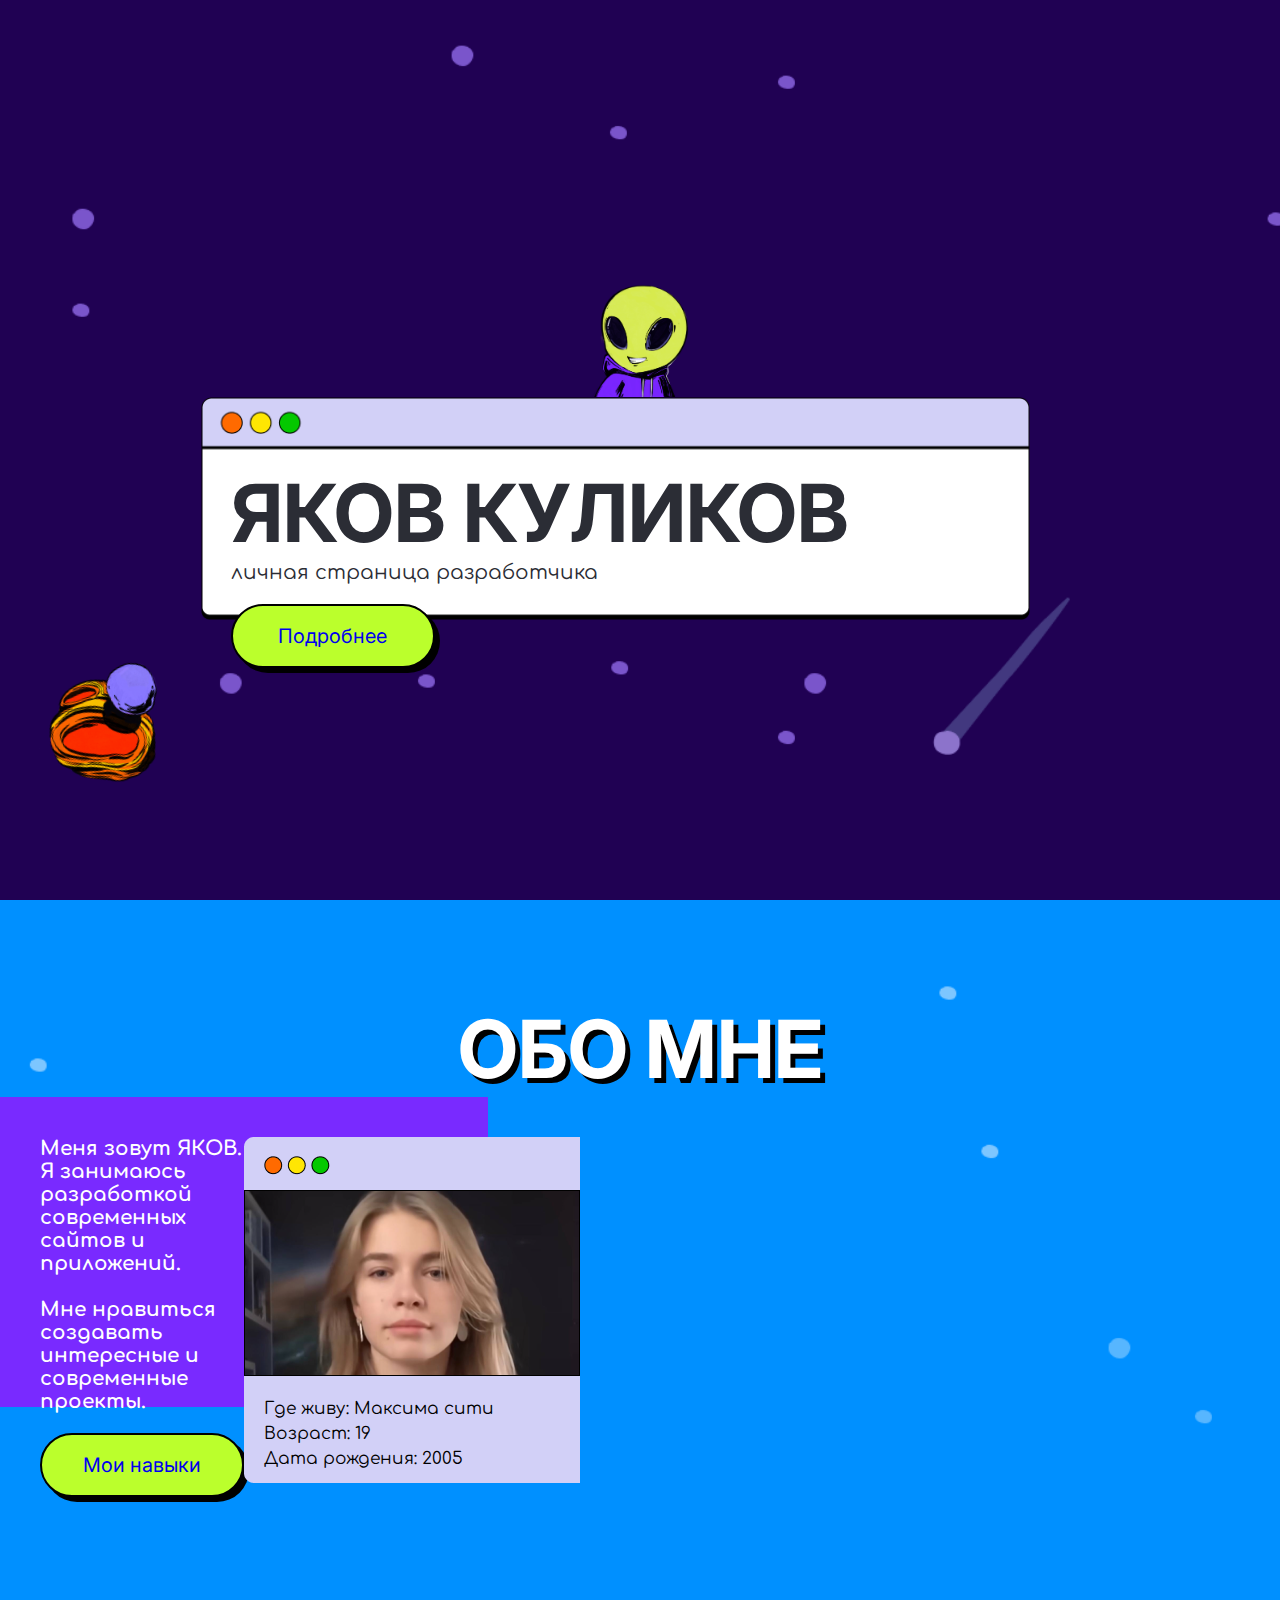
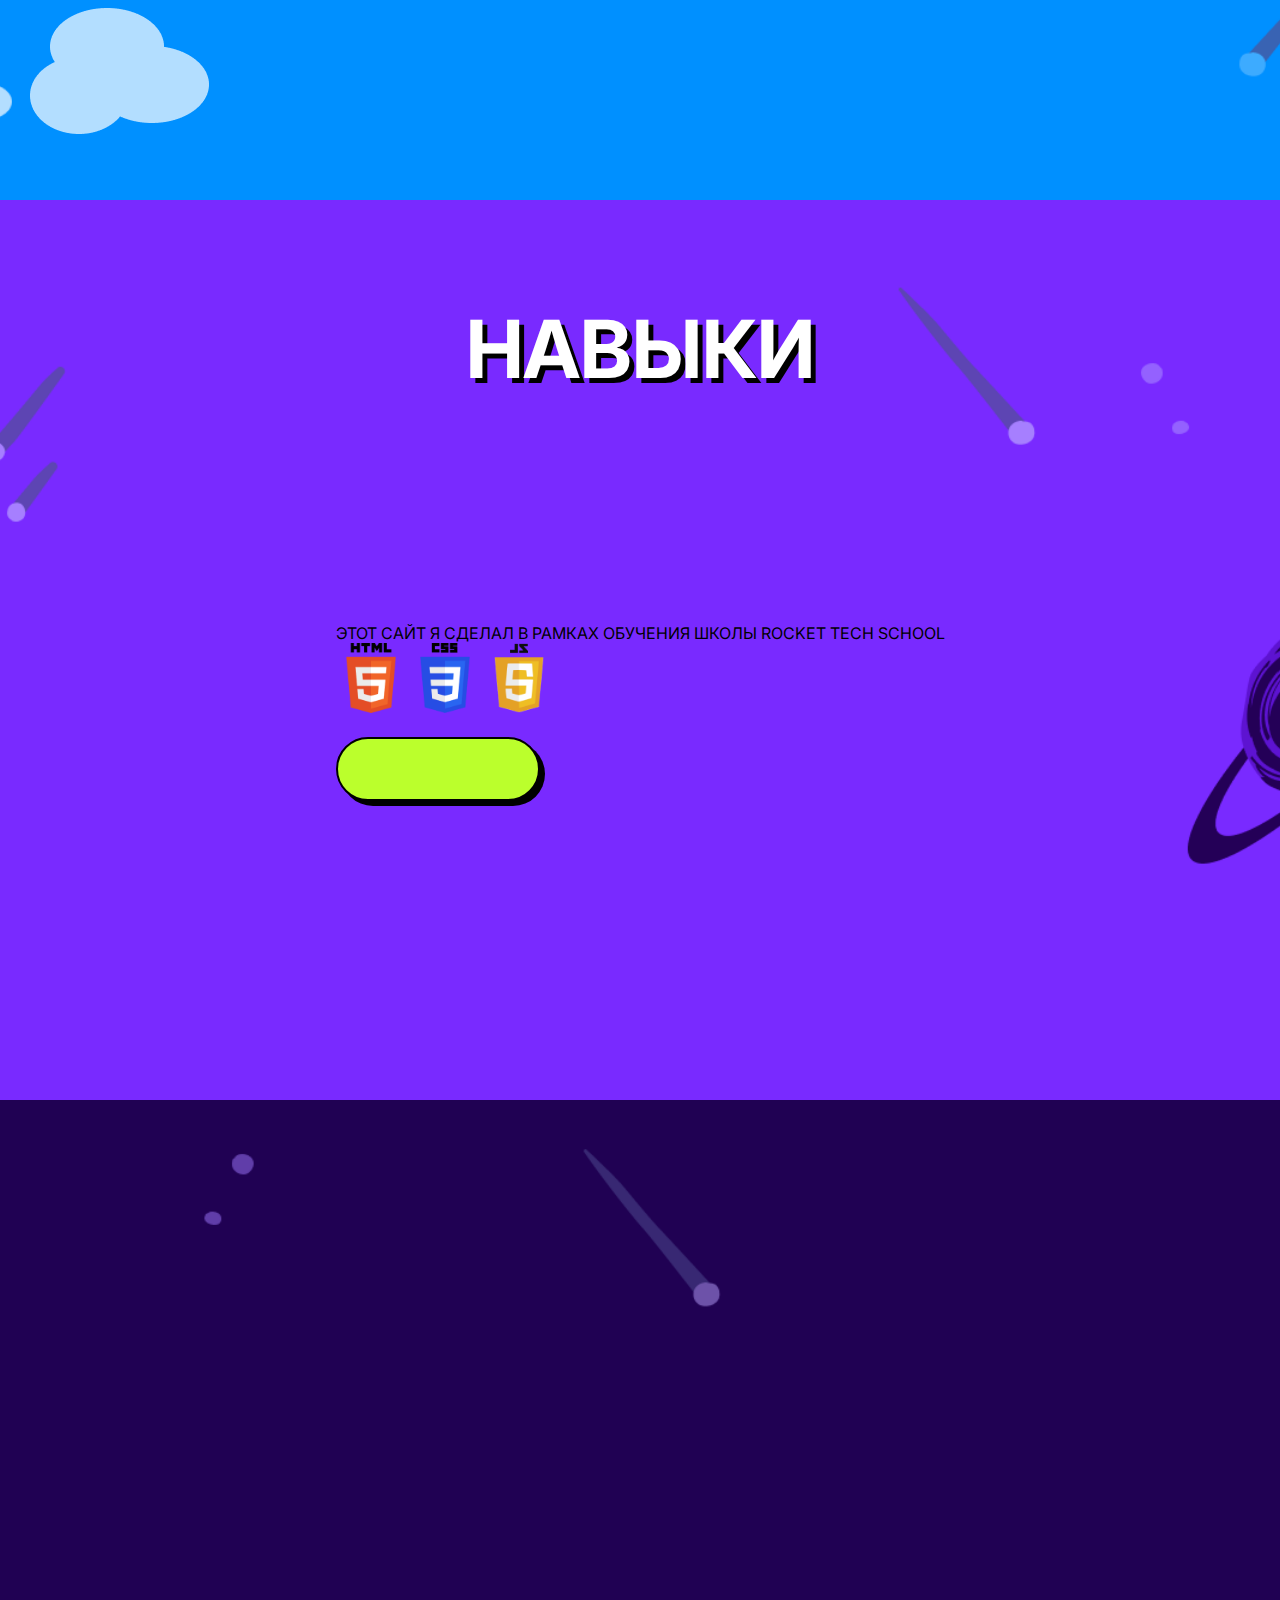
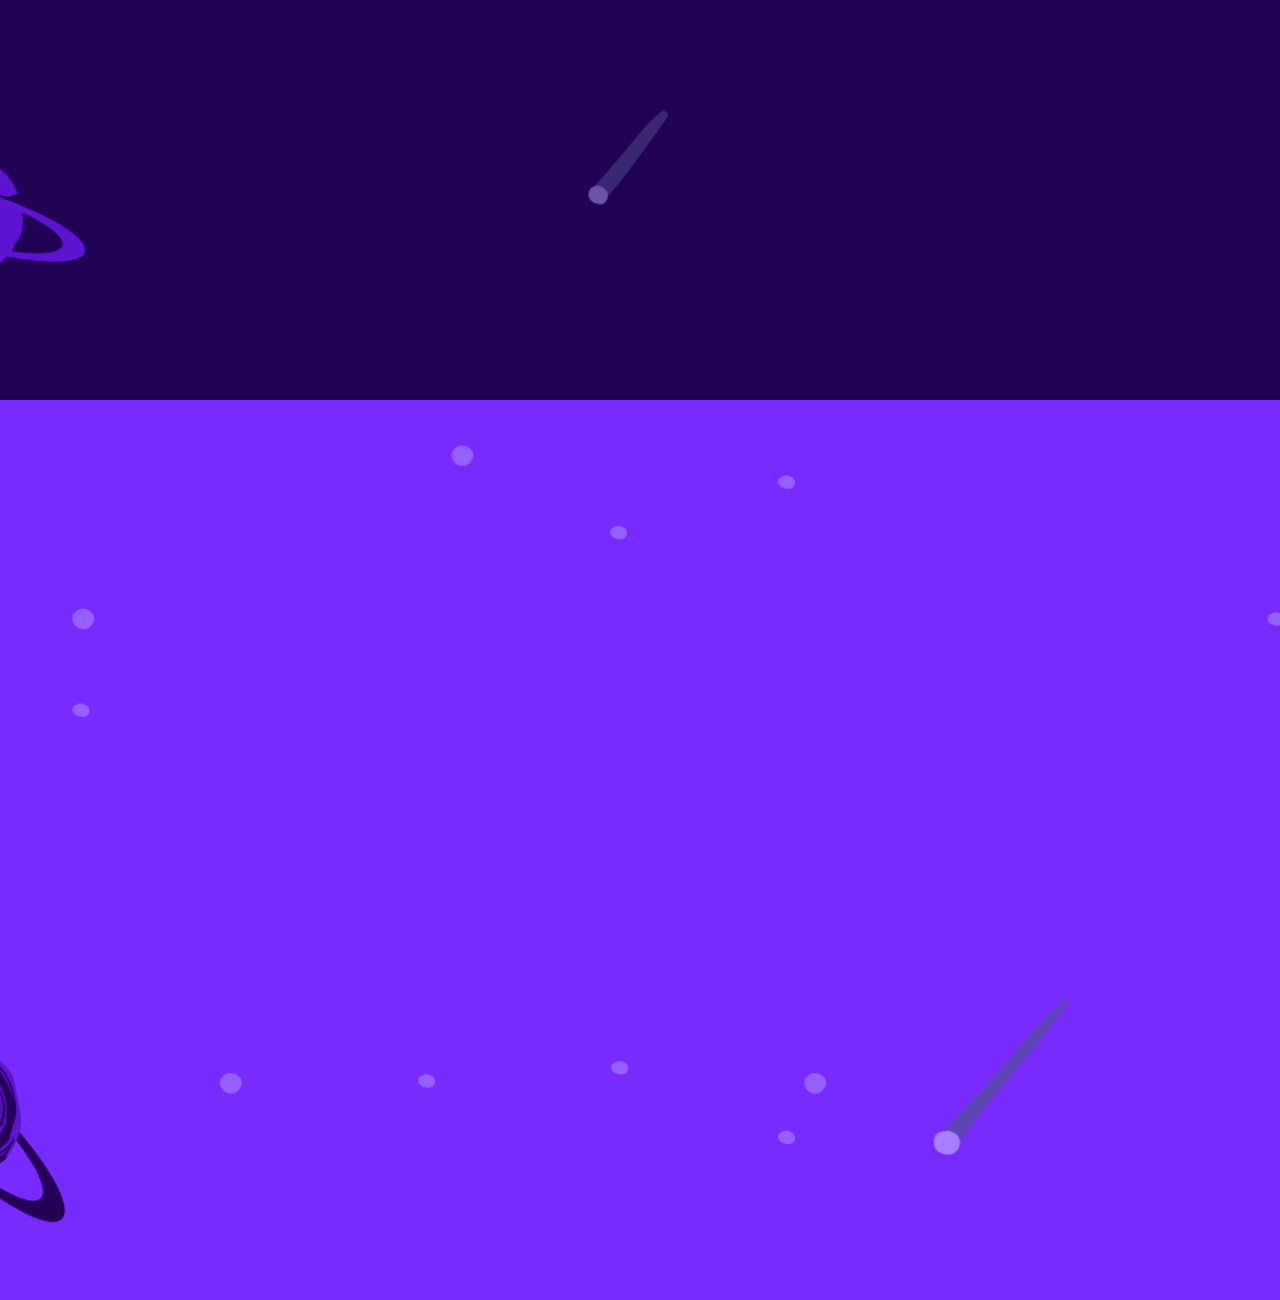
==== index.html @ ccaa85c5 "03,02,2025,2" ====
<!DOCTYPE html>
<html lang="en">

<head>
    <meta charset="UTF-8">
    <meta name="viewport" content="width=device-width, initial-scale=1.0">
    <title>Document</title>
    <link rel="stylesheet" href="style.css">
</head>

<body>
    <section id="main">
        <div class="moving-planet">
        </div>
        <div class="main-block">
            <img src="img/maskot.png" width="125">
            <div class="main-content">

                <h1 class="main-title">
                    ЯКОВ КУЛИКОВ
                </h1>
                <P class="main-subtitle">
                    личная страница разработчика
                </P>
                <div class="button">
                    <a href="#">Подробнее</a>
                </div>
            </div>
        </div>
    </section>
    <section id="about">
        <h1 class="title">ОБО МНЕ</h1>

        <div class="about-block">

            <div class="about-content">
                <div class="about-text">
                    <p class="about-title">
                        Меня зовут ЯКОВ.
                        Я занимаюсь разработкой современных сайтов и приложений. <br><br>
                        Мне нравиться создавать интересные и современные проекты.
                    </p>
                    <div class="button">
                        <a href="#">Мои навыки</a>
                    </div>
                </div>
                <div class="about-card">
                    <img src="img/photo.png">
                    <p>Где живу: Максима сити</p>
                    <p>Возраст: 19</p>
                    <p>Дата рождения: 2005</p>
                </div>
            </div>
            <div class="moving-cloud">

            </div>
        </div>

    </section>
    <section id="skills">
        <h1 class="title">НАВЫКИ</h1>
        <div class="skills-block">
            <div class="skills-card">
                <p>ЭТОТ САЙТ Я СДЕЛАЛ В РАМКАХ ОБУЧЕНИЯ ШКОЛЫ ROCKET TECH SCHOOL
                </p>
                <div class="languages">
                    <img src="img/html.png" width="70">
                    <img src="img/css.png" width="70">
                    <img src="img/js.png" width="70">
                    <div class="button">
                        <a href="Смотреть работы"></a>
                    </div>
                </div>
            </div>

    </section>
    <section id="works">
        <div class="works-block">
        </div>
    </section>
    <section id="comments">
        <div class="comments-block">
        </div>
    </section>
    <script src="main.js"></script>

</body>

</html>
---- style.css ----
@import url('https://fonts.googleapis.com/css2?family=Comfortaa:wght@300..700&family=Inter:ital,opsz,wght@0,14..32,100..900;1,14..32,100..900&display=swap');

* {
    margin: 0;
    font-family: 'Inter', sans-serif;
}

section {
    background-position: center;
    background-repeat: no-repeat;
    background-size: cover;
    min-height: 100vh;
    position: relative;
}

#main {
    background-image: url(img/bgMAIN.png);
}

.planet {
    background: url(img/planet.png);
    background-repeat: no-repeat;
    width: 405px;
    height: 330px;
    transform: rotate(-176deg);
    position: absolute;
    right: 20px;
    z-index: 1;
}

.moving-planet {
    background:
        url(img/moving-planet.png);
    background-repeat: no-repeat;
    width: 200px;
    height: 230px;
    transform: rotate(-15deg);
    position: absolute;
    bottom: 30px;
    left: 30px;
}

#about {
    background-image: url(img/bgABOUT.png);
}

#skills {
    background-image: url(img/bgSKILLS.png);
}

#works {
    background-image: url(img/bgWORKS.png);
}

#comments {
    background-image: url(img/bgCOMMENTS.png);
}

.main-block,
.main-block,
.skills-block,
.works-block,
.comments-block {
    display: flex;
    justify-content: center;
    align-items: center;
    min-height: 70vh;
}

.main-block {
    flex-direction: column;
    height: 100vh;
}

.main-content {
    background-image:
        url(img/form1.png);
    background-repeat: no-repeat;
    background-size: contain;
    width: 849px;
    height: 223px;
    padding-left: 30px;
}

.main-title {
    padding-top: 67px;
    color: #2B2D35;
    font-size: 80px;
}

.main-subtitle {
    color: #2B2D35;
    font-size: 20px;
    font-family: 'Comfortaa';
}

.button {
    width: 200px;
    height: 60px;
    border-radius: 100px;
    border: 2px solid #000;
    background: #BBFF2C;
    display: flex;
    justify-content: center;
    align-items: center;
    box-shadow: 5px 5px 0 #000000;
    margin-top: 20px;
}

.button a {
    font-size: 20px;
    text-decoration: none;
}

.button {
    transition-duration: 0.3s;
}

.button:hover {
    background: #a0d826;
}

.main-content {
    z-index: 2;
}

.planet {
    background: url(img/planet.png);
    background-repeat: no-repeat;
    width: 405px;
    height: 330px;
    transform: rotate(-176deg);
    position: absolute;
    right: 20px;
    z-index: 1;
}

.moving-planet {
    background:
        url(img/moving-planet.png);
    background-repeat: no-repeat;
    width: 200px;
    height: 230px;
    transform: rotate(-15deg);
    position: absolute;
    bottom: 30px;
    left: 30px;
}

@keyframes planet-move {
    form {
        transform: translateY(0px);
    }

    to {
        transform: translateY(70px);
    }
}

.moving-planet {
    animation: planet-move 2s infinite alternate;
}

.title {
    padding-top: 100px;
    text-align: center;
    color: #FFF;
    font-size: 80px;
    text-shadow:
        5px 5px 0 #000000;
}

.about-content {
    width: 35%;
    height: 270px;
    background: #792AFF;
    padding-left: 40px;
    padding-top: 40px;
    position: relative;
    display: flex;
}

.about-title {
    color: #FFF;
    font-size: 20px;
    font-weight: 700;
    max-width: 463px;
    margin-bottom: 20px;
    font-family: 'Comfortaa';
}

.about-card {
    background-image:
        url(img/form2.png);
    background-repeat:
        no-repeat;
    width: 376px;
    height: 346px;
    display: flex;
    flex-direction: column;
    justify-content: center;
    align-items: center;
    padding-top: 20px;
    position: relative;
}

.about-card p {
    color: #000;
    font-size: 17px;
    align-self: start;
    padding-left: 20px;
    line-height: 25px;
    font-family: 'Comfortaa';
}

.about-card img {
    padding-bottom: 20px;
}

.moving-cloud {

    background: url(img/cloud.png);

    background-repeat: no-repeat;

    width: 180px;

    height: 162px;

    position: absolute;

    bottom: 30px;

    left: 30px;

}
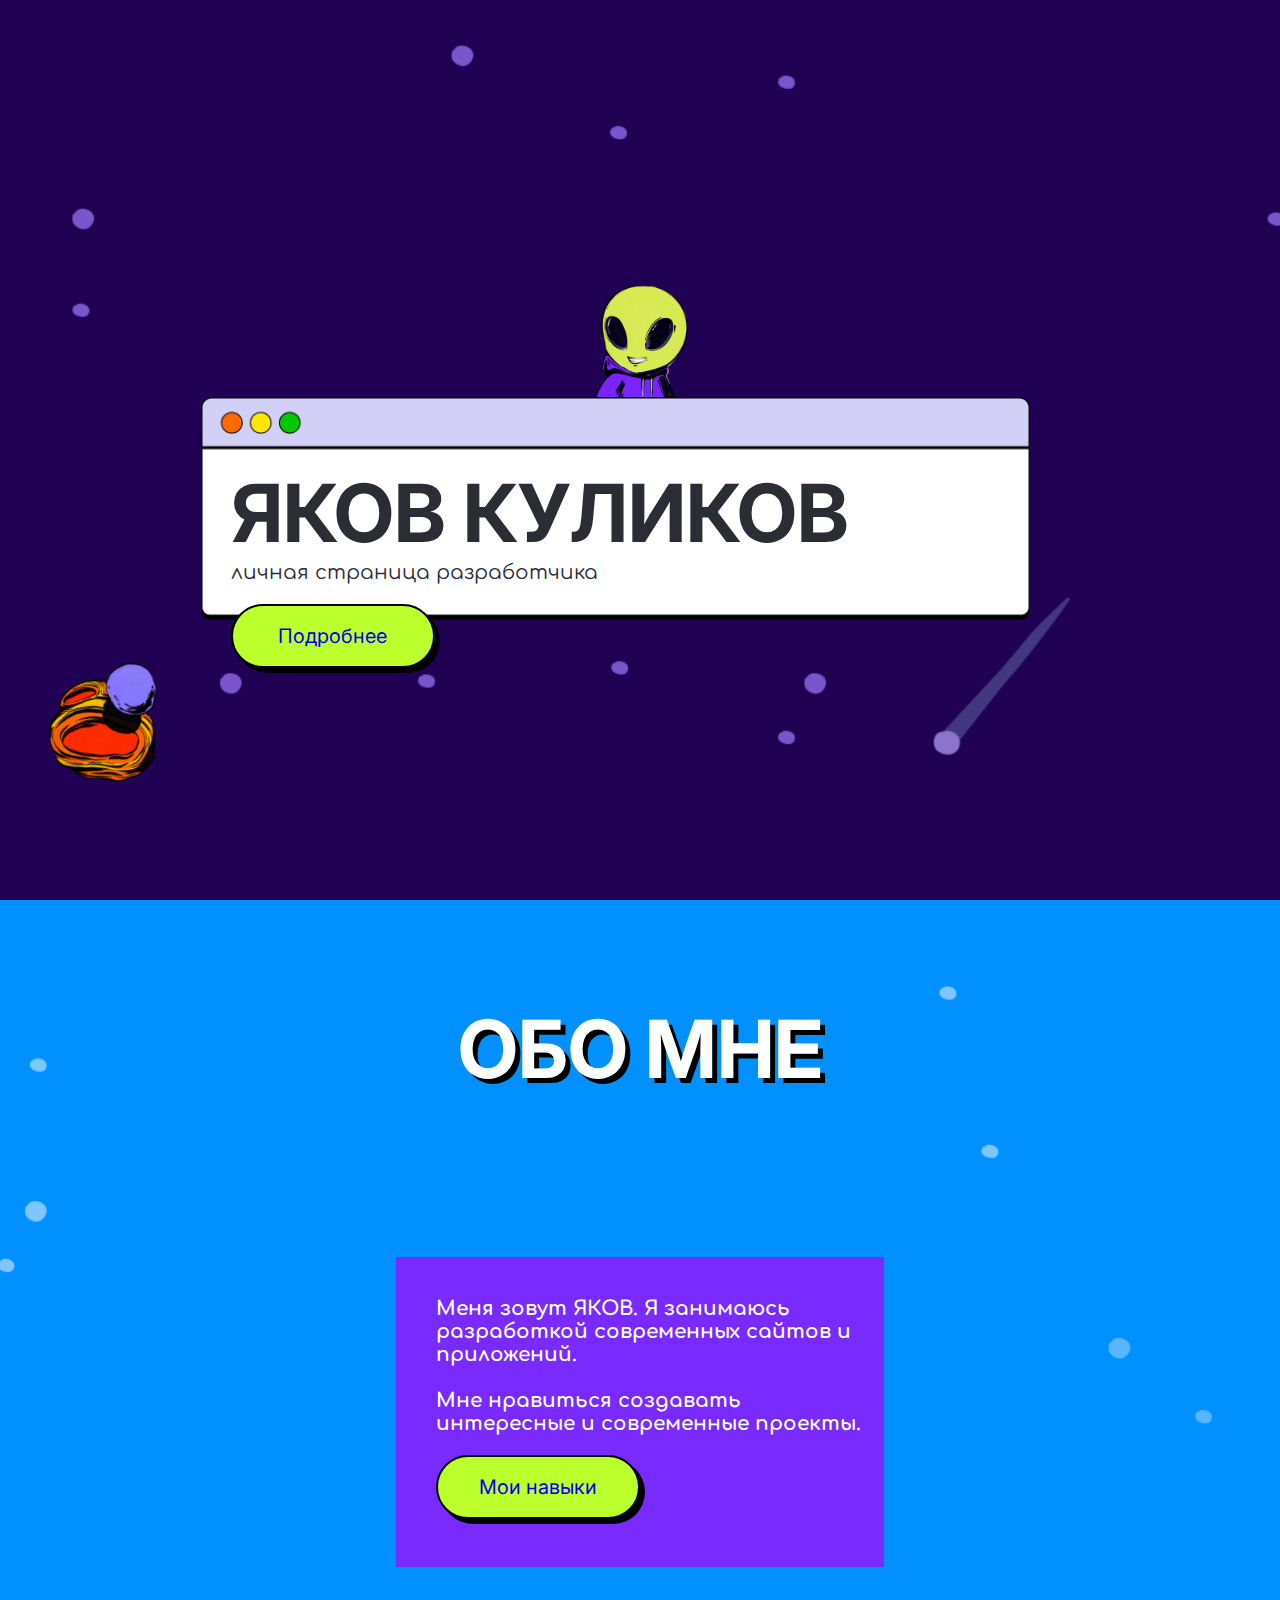
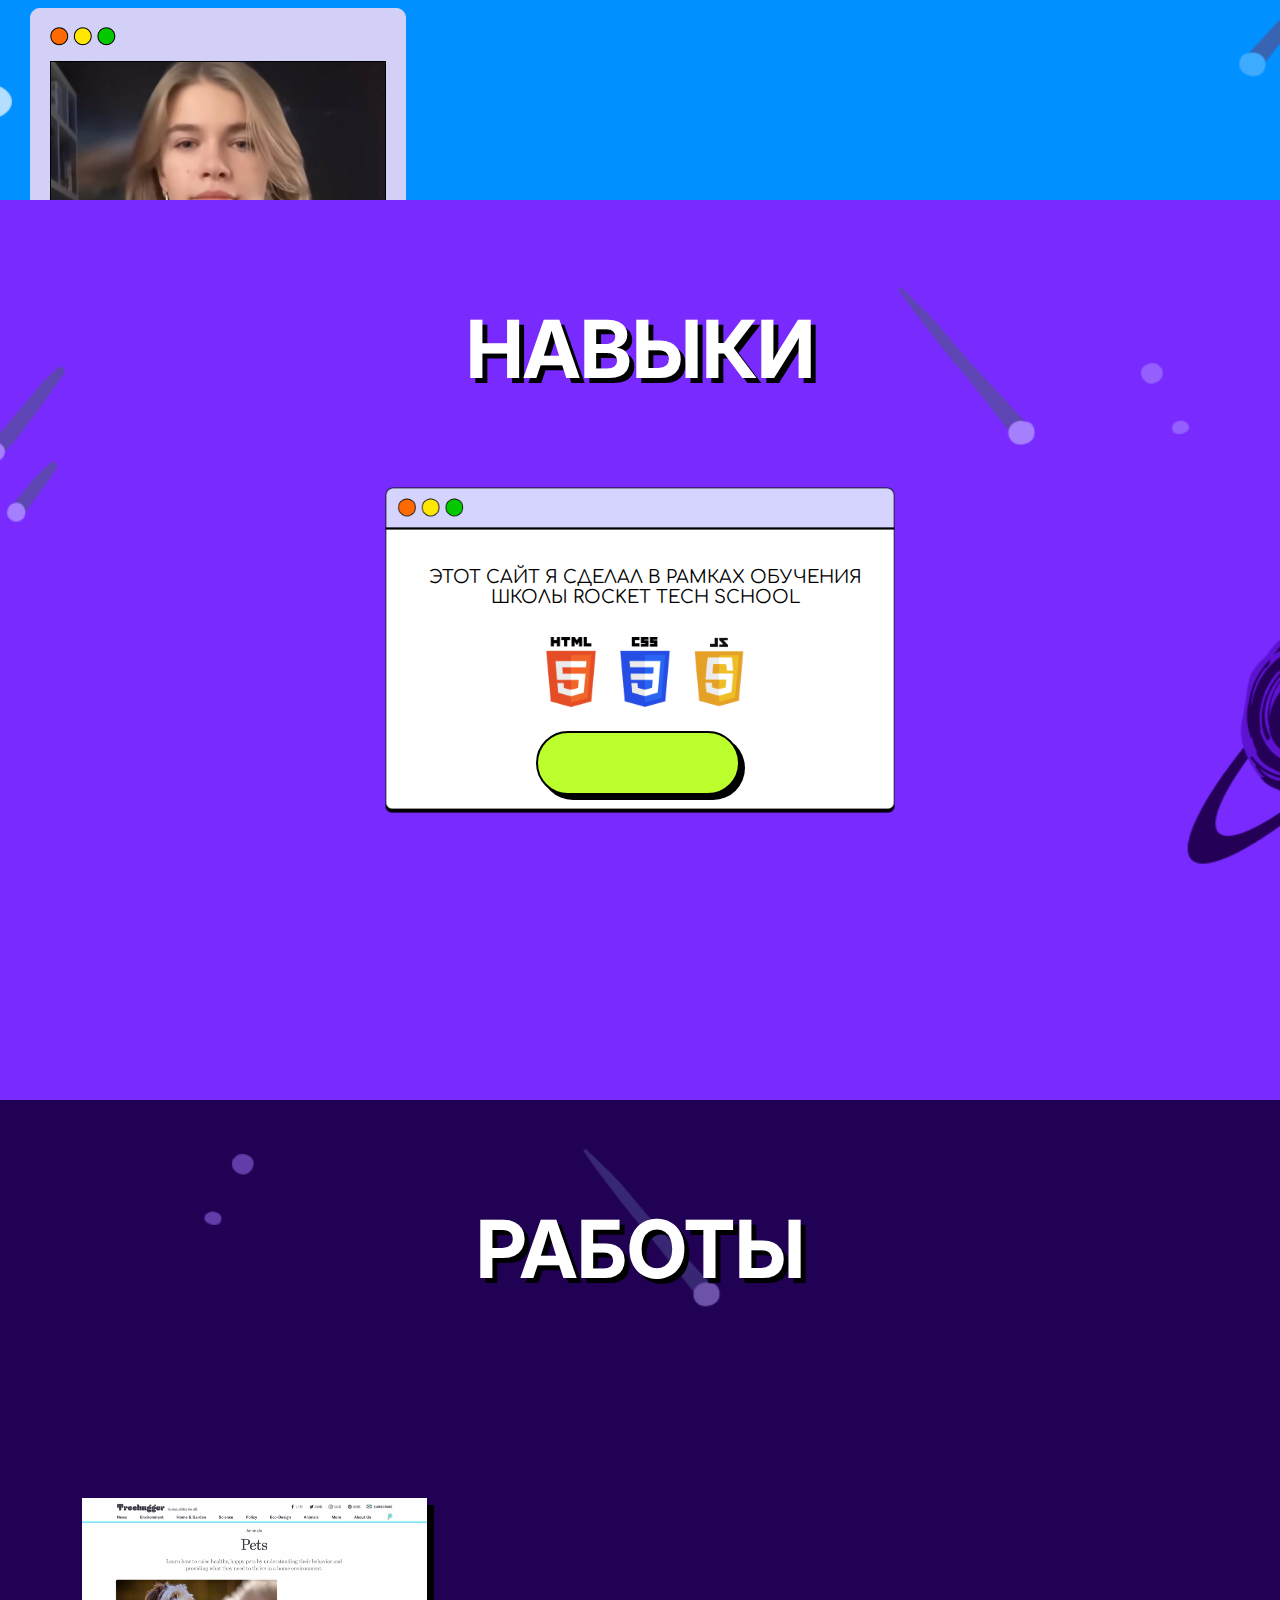
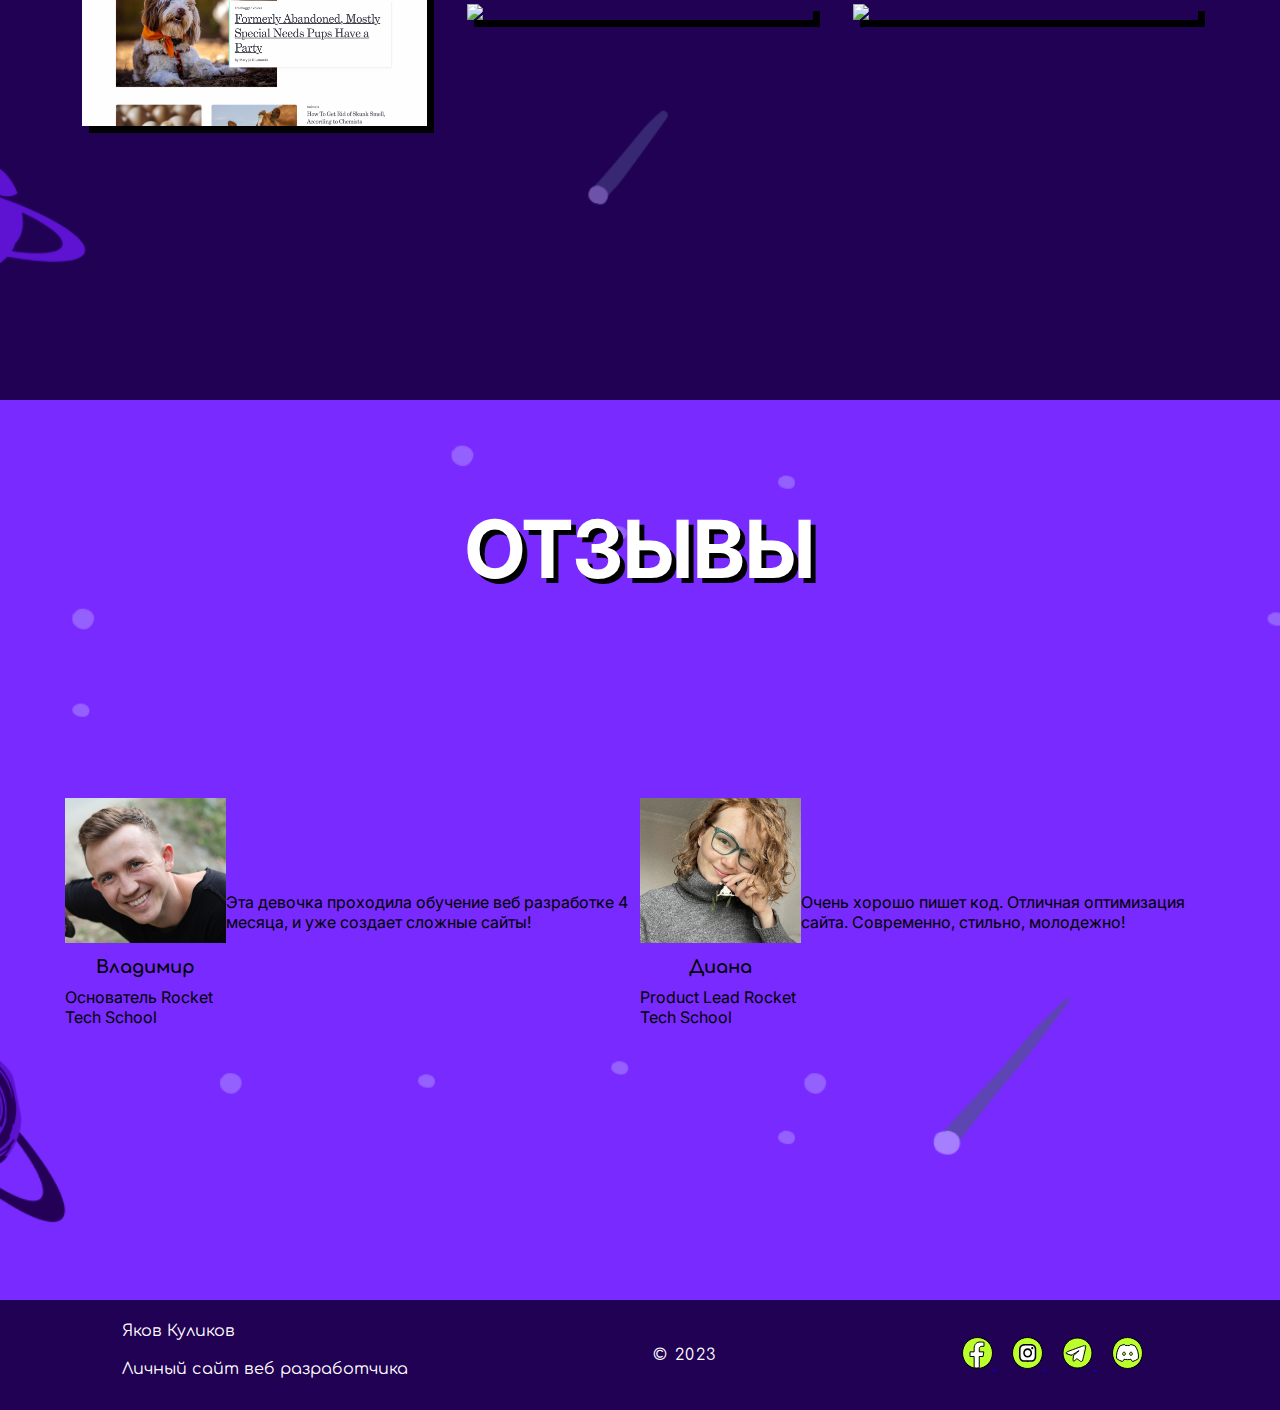
==== commit e4d52d11: "06.02.2025" ====
--- a/index.html
+++ b/index.html
@@ -44,17 +44,19 @@
                         <a href="#">Мои навыки</a>
                     </div>
                 </div>
+
+            </div>
+            <div class="moving-cloud">
                 <div class="about-card">
                     <img src="img/photo.png">
                     <p>Где живу: Максима сити</p>
                     <p>Возраст: 19</p>
                     <p>Дата рождения: 2005</p>
                 </div>
-            </div>
-            <div class="moving-cloud">
 
             </div>
         </div>
+
 
     </section>
     <section id="skills">
@@ -75,15 +77,62 @@
 
     </section>
     <section id="works">
+        <h1 class="title">РАБОТЫ</h1>
         <div class="works-block">
+            <img src="img/work1.png">
+            <img src="img/work2.png">
+            <img src="img/work3.png">
         </div>
     </section>
     <section id="comments">
+        <h1 class="title">
+            ОТЗЫВЫ
+        </h1>
         <div class="comments-block">
+            <div class="comment-card">
+                <img src="img/photo1.png">
+                <h3>Владимир</h3>
+                <p>Основатель Rocket Tech School</p>
+            </div>
+            <div class="comment">
+                <p>
+                    Эта девочка проходила обучение
+                    веб разработке 4 месяца,
+                    и уже создает сложные сайты!
+                </p>
+            </div>
+            <div class="comment-card">
+                <img src="img/photo2.png">
+                <h3>Диана</h3>
+                <p>Product Lead Rocket Tech School</p>
+            </div>
+            <div class="comment">
+                <p>
+                    Очень хорошо пишет код.
+                    Отличная оптимизация сайта.
+                    Современно, стильно, молодежно!
+                </p>
+            </div>
         </div>
     </section>
     <script src="main.js"></script>
 
+    <footer>
+        <div class="footer-info">
+            <p>Яков Куликов<p>
+            <p>Личный сайт веб разработчика</p>
+        </div>
+        <div class="footer-year">
+            <p>© 2023</p>
+        </div>
+        <div class="footer-links">
+            <a href="#"> <img src="img/facebook.svg"> </a>
+            <a href="#"> <img src="img/instagram.svg"> </a>
+            <a href="#"> <img src="img/telegram.svg"> </a>
+            <a href="#"> <img src="img/discord.svg"> </a>
+        </div>
+    </footer>
+
 </body>
 
 </html>--- a/style.css
+++ b/style.css
@@ -57,7 +57,7 @@
 }
 
 .main-block,
-.main-block,
+.about-block,
 .skills-block,
 .works-block,
 .comments-block {
@@ -233,4 +233,102 @@
 
     left: 30px;
 
-}+}
+
+.skills-card {
+    background-image: url(img/form3.png);
+    background-repeat: no-repeat;
+    background-size: contain;
+    height: 450px;
+    display: flex;
+    flex-direction: column;
+    align-items: center;
+    margin-top: 100px;
+    margin: 20px;
+    padding-left: 10px;
+}
+
+.skills-card p {
+    color: #000;
+    font-size: 18px;
+    margin-top: 80px;
+    margin-bottom: 30px;
+    text-align: center;
+    max-width: 500px;
+    font-family: 'Comfortaa';
+}
+
+.moving-planet2 {
+    background: url(img/moving-planet2.png);
+    background-repeat: no-repeat;
+    width: 208px;
+    height: 200px;
+    position: absolute;
+    bottom: 70px;
+    left: 0;
+}
+
+.moving-planet,
+.moving-planet2,
+.moving-cloud {
+    animation-name: planet_move;
+    animation-duration: 2s;
+    animation-iteration-count: infinite;
+    animation-direction: alternate;
+}
+
+.works-block img {
+    margin: 0 20px;
+    width: 27%;
+    box-shadow:
+        7px 7px 0 #000000;
+}
+
+.comments-block {
+    justify-content: space-evenly;
+    max-width: 1150px;
+    margin: auto;
+}
+
+.comments-card {
+    background-image: url(img/card.png);
+    background-repeat: no-repeat;
+    background-position: center;
+    background-size: contain;
+    height: 300px;
+    display: flex;
+    flex-direction: column;
+    justify-content: center;
+    align-items: center;
+    max-width: 200px;
+}
+
+.comment-card h3{
+font-size: 18px;
+font-family: 'comfortaa';
+padding: 10px 20px;
+text-align: center;
+}
+
+footer{
+    background-color: #200153;
+    height: 110px;
+    display: flex;
+    justify-content: space-around;
+    align-items: center;
+    color: #FFF;
+ }
+ 
+ .footer-info p{
+    font-family: 'Comfortaa';
+    padding-bottom: 10px;
+ }
+ 
+ .footer-year p{
+    font-family: 'Comfortaa';
+    letter-spacing: 1.5px;
+ }
+ 
+ .footer-links a{
+    margin-right: 15px;
+ }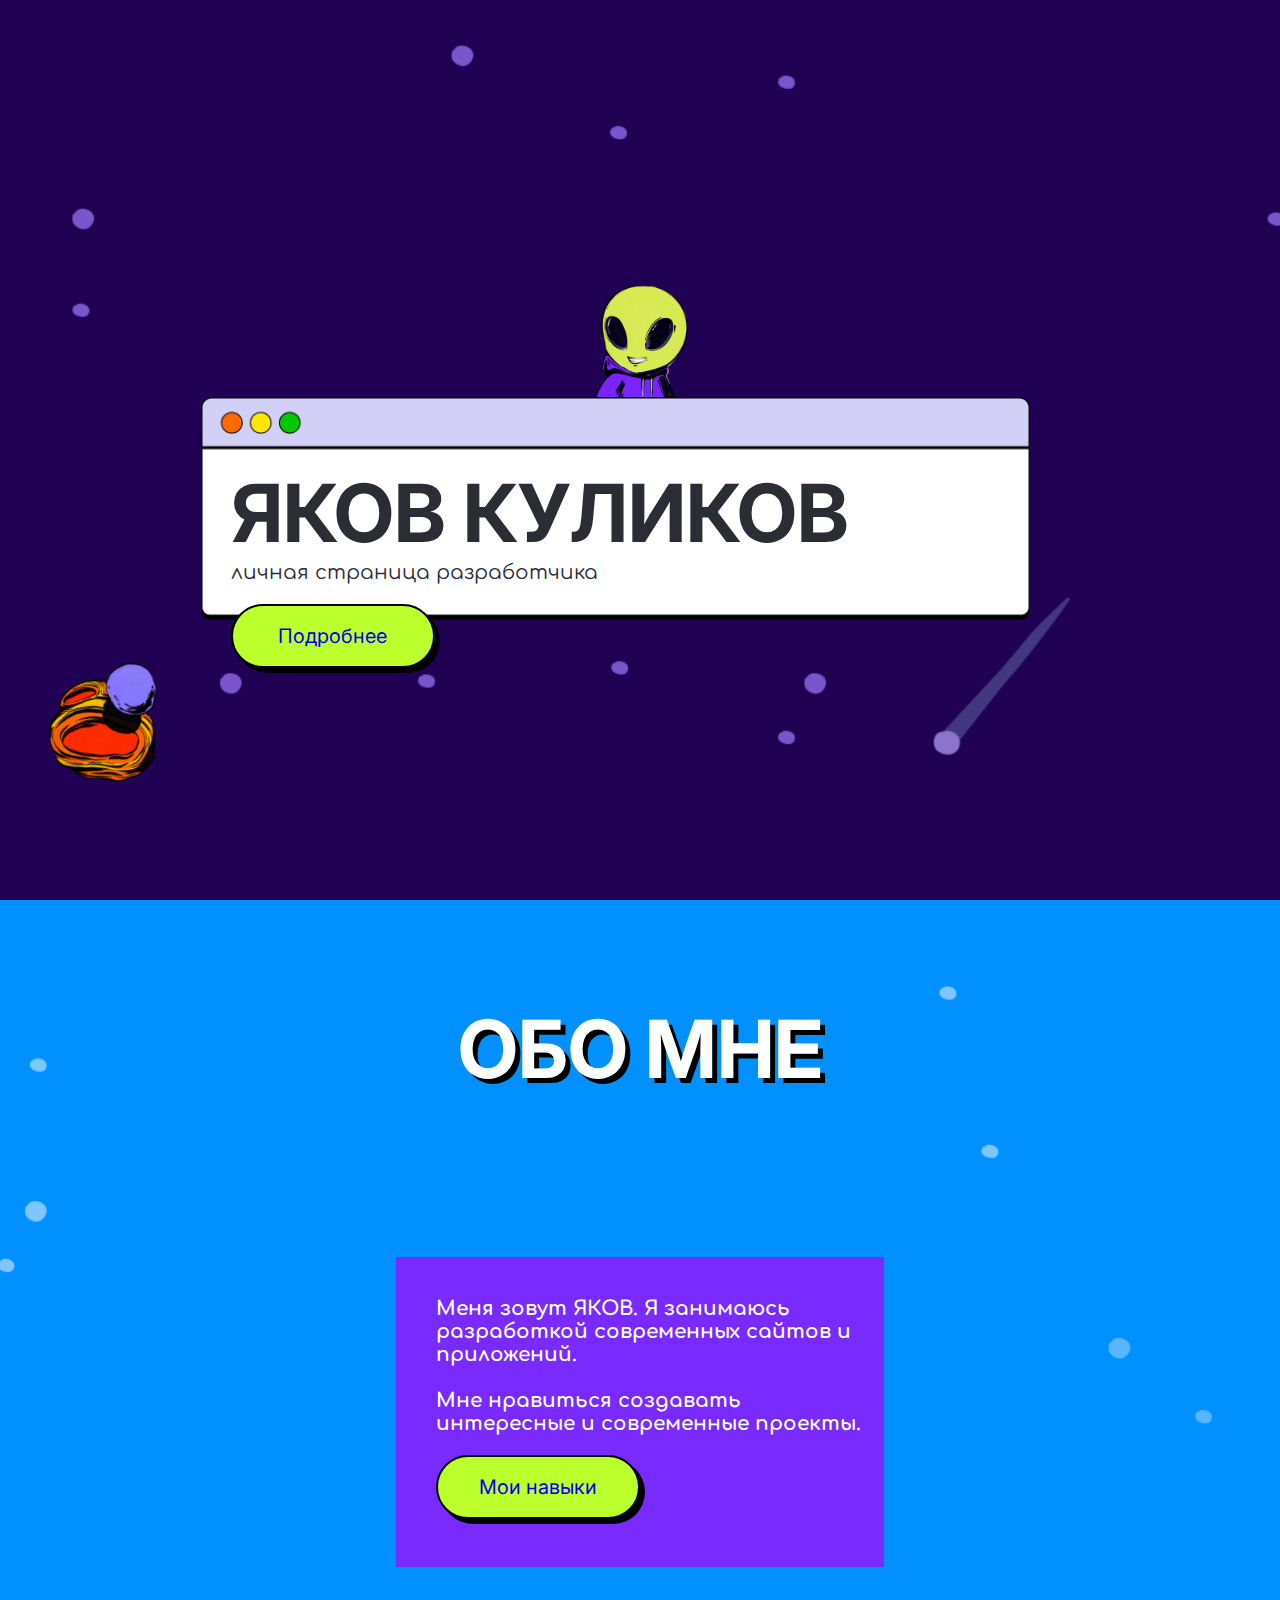
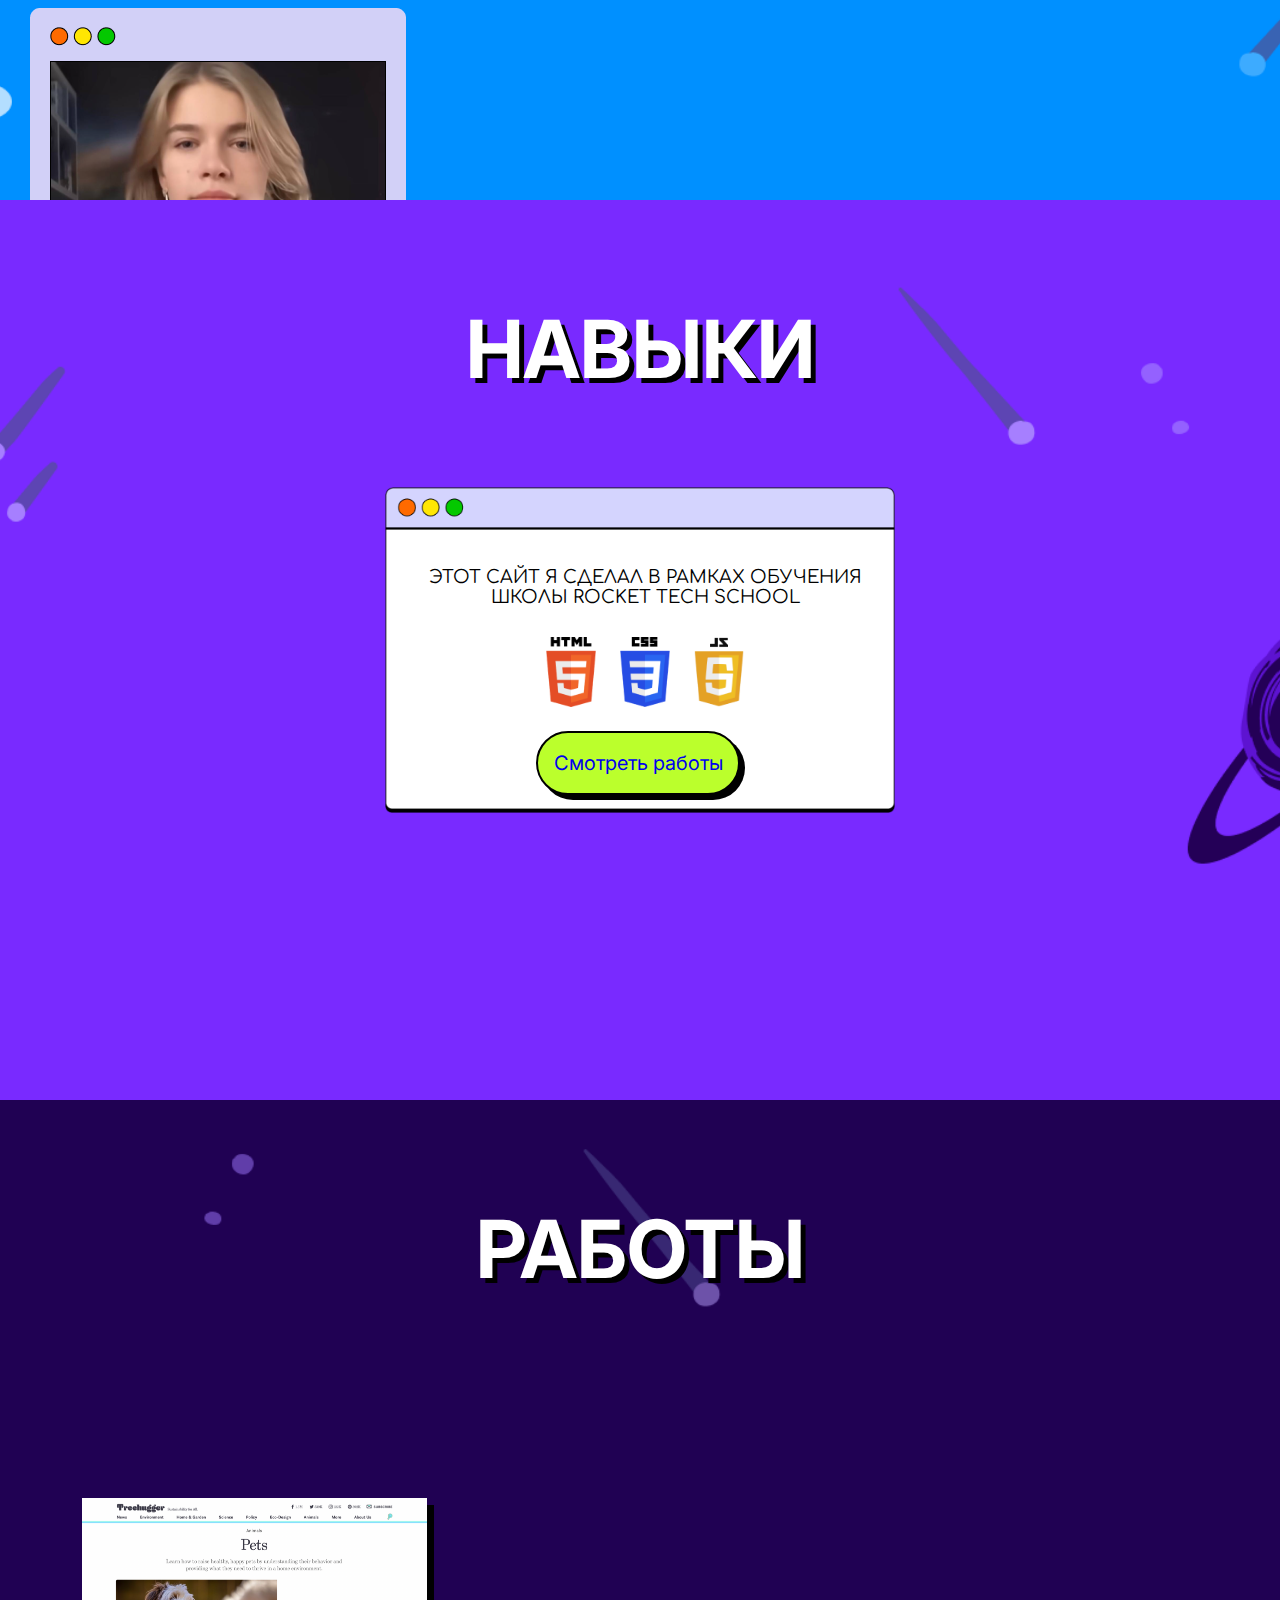
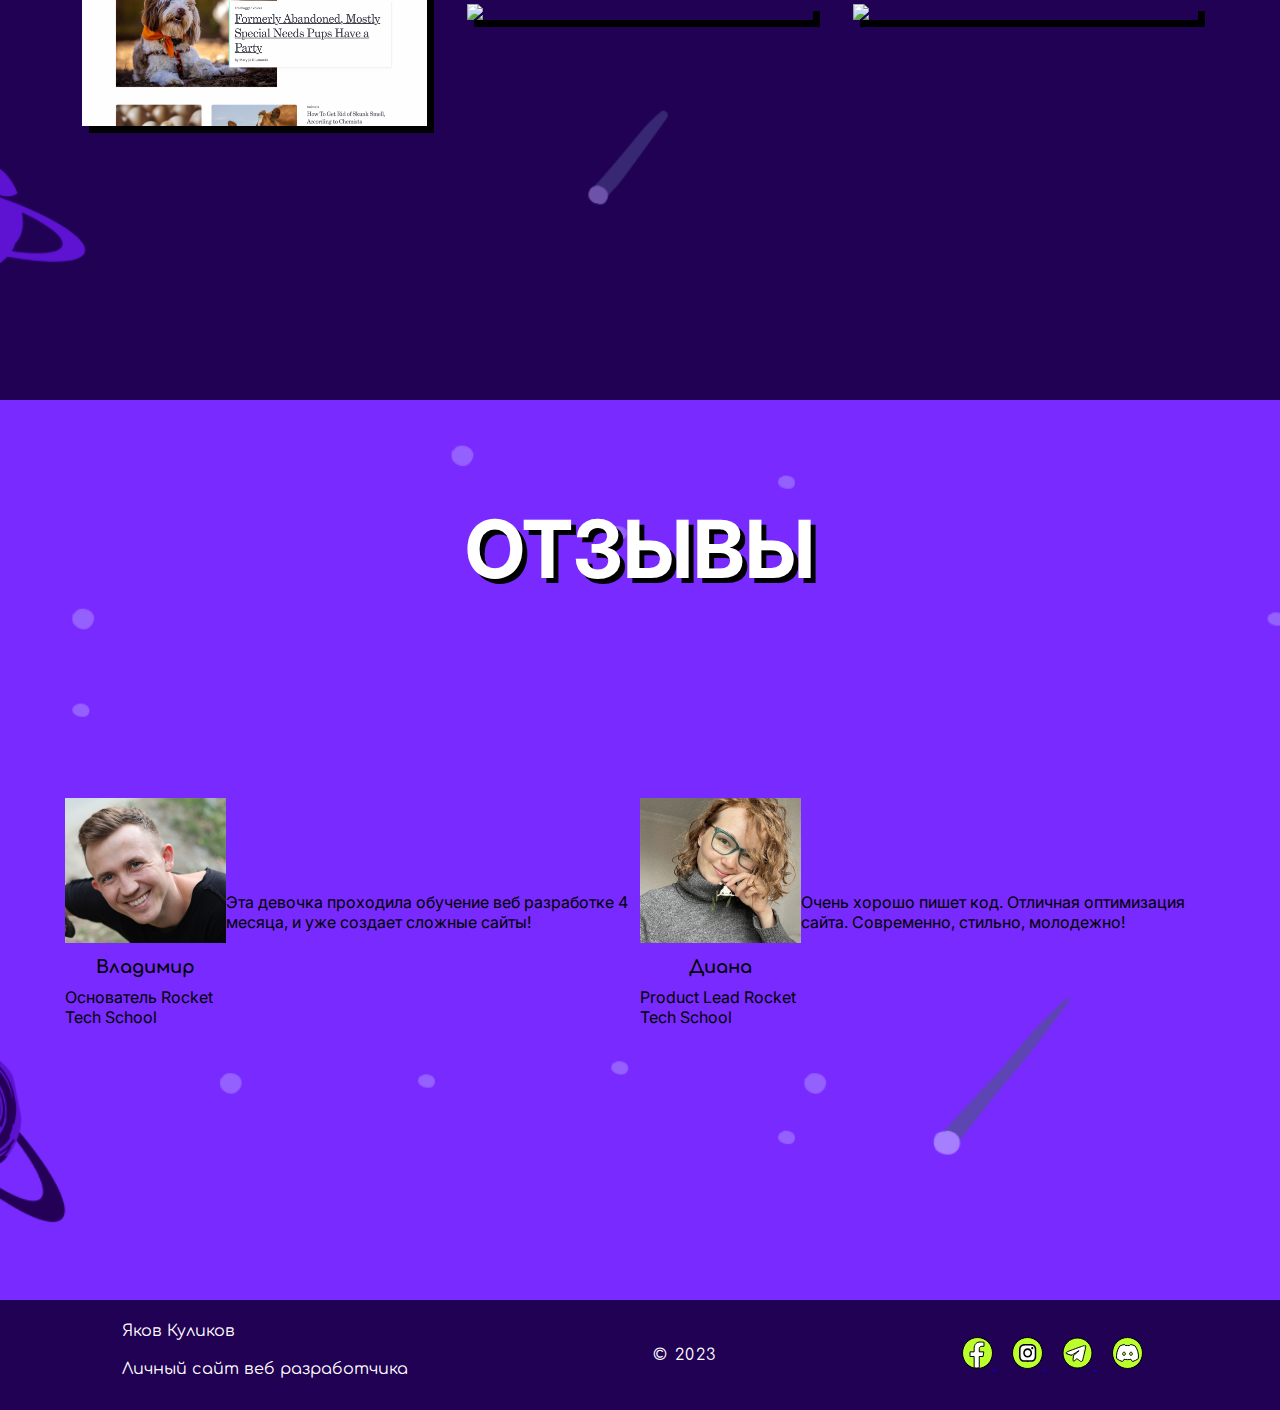
==== commit 3910dd59: "06.02.2025.2" ====
--- a/index.html
+++ b/index.html
@@ -70,7 +70,7 @@
                     <img src="img/css.png" width="70">
                     <img src="img/js.png" width="70">
                     <div class="button">
-                        <a href="Смотреть работы"></a>
+                        <a href="#">Смотреть работы</a>
                     </div>
                 </div>
             </div>
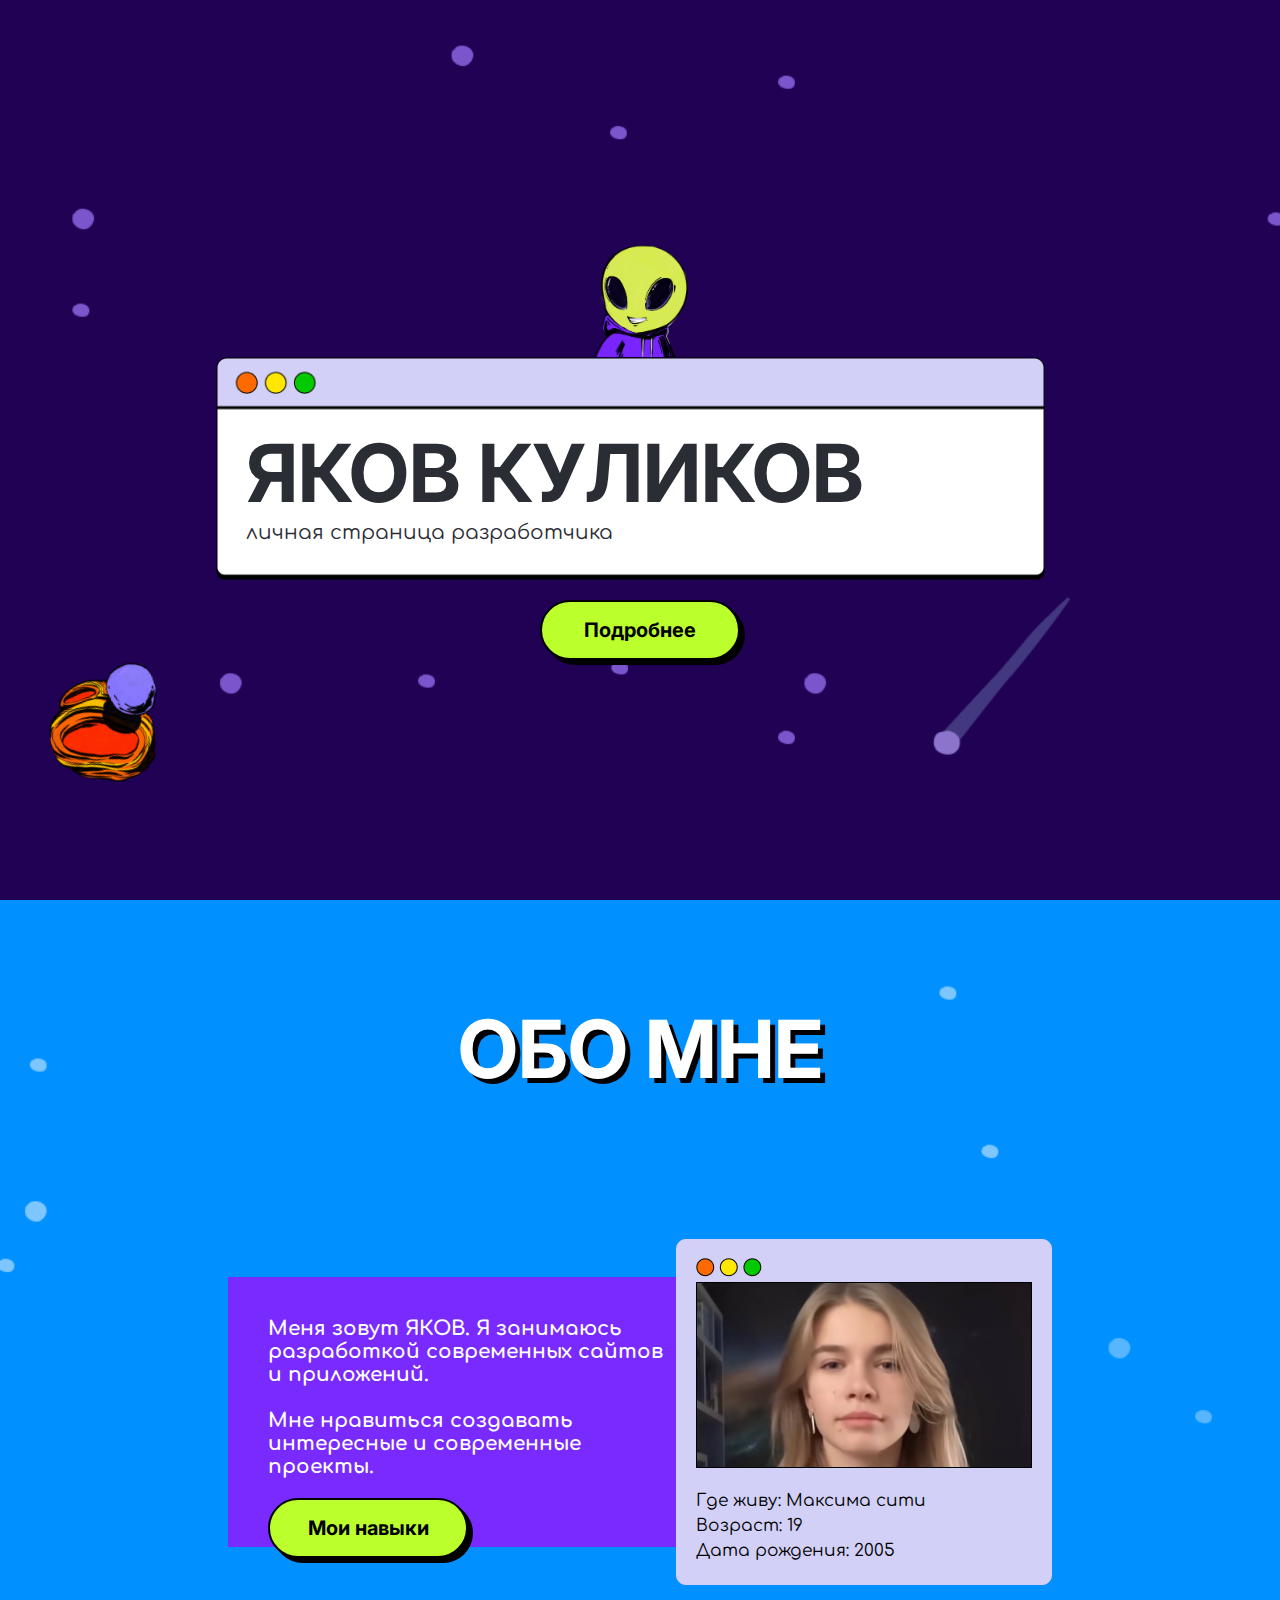
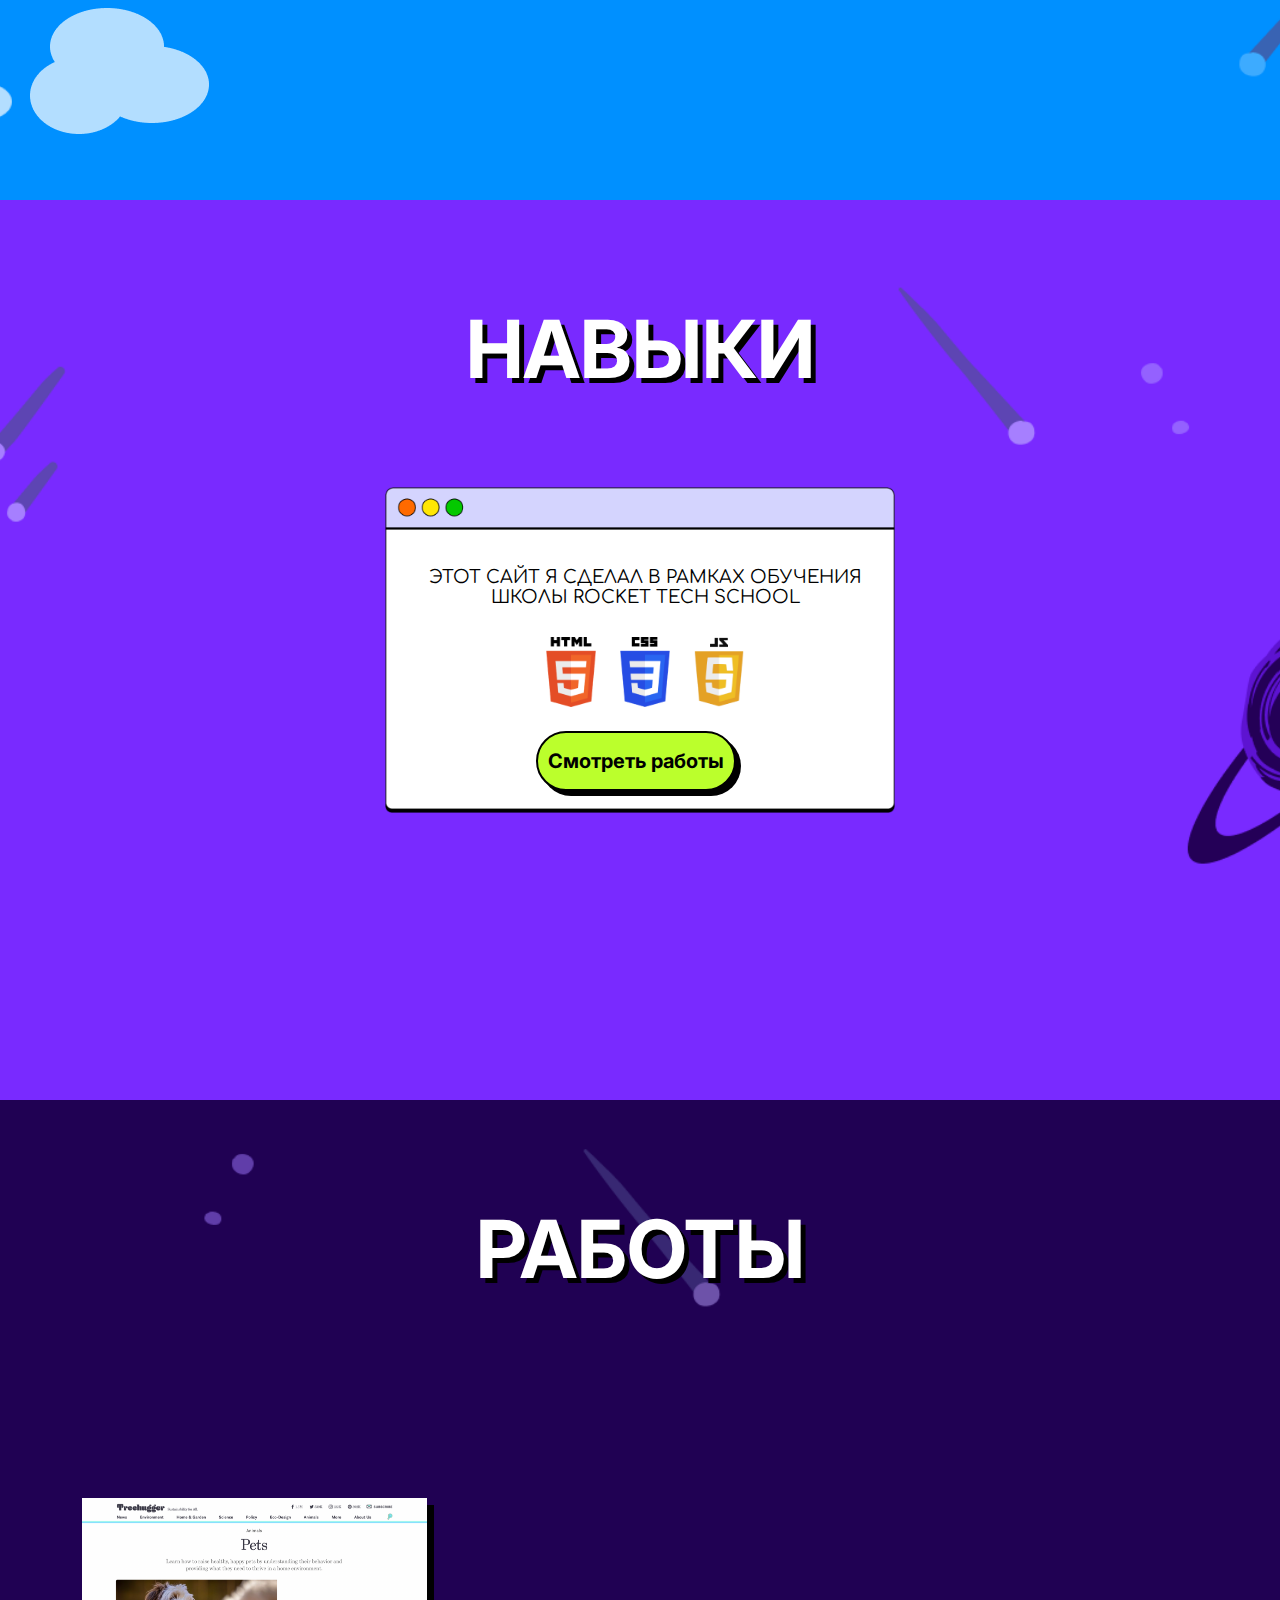
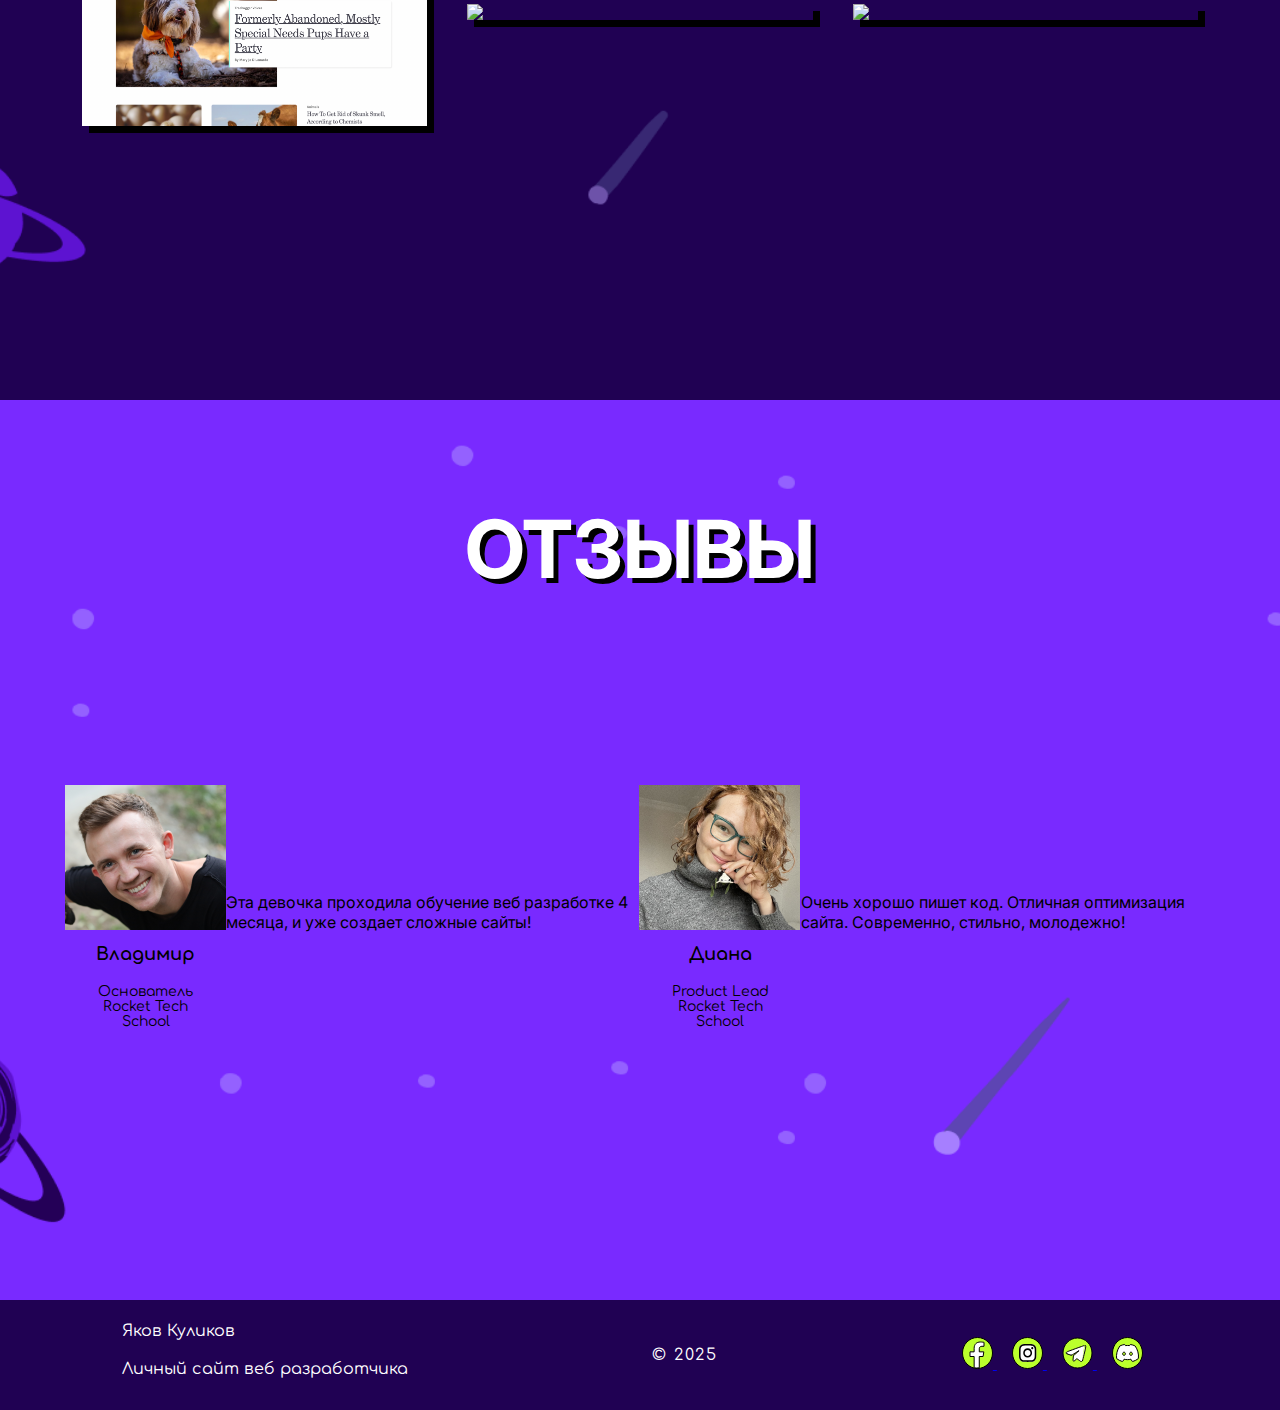
==== commit 4363ad4b: "lesson 28 10,02,2025" ====
--- a/index.html
+++ b/index.html
@@ -19,12 +19,12 @@
                 <h1 class="main-title">
                     ЯКОВ КУЛИКОВ
                 </h1>
-                <P class="main-subtitle">
+                <p class="main-subtitle">
                     личная страница разработчика
-                </P>
-                <div class="button">
-                    <a href="#">Подробнее</a>
-                </div>
+                </p>
+            </div>
+            <div class="button">
+                <a href="#">Подробнее</a>
             </div>
         </div>
     </section>
@@ -46,15 +46,13 @@
                 </div>
 
             </div>
-            <div class="moving-cloud">
-                <div class="about-card">
-                    <img src="img/photo.png">
-                    <p>Где живу: Максима сити</p>
-                    <p>Возраст: 19</p>
-                    <p>Дата рождения: 2005</p>
-                </div>
-
+            <div class="about-card">
+                <img src="img/photo.png">
+                <p>Где живу: Максима сити</p>
+                <p>Возраст: 19</p>
+                <p>Дата рождения: 2005</p>
             </div>
+            <div class="moving-cloud"></div>
         </div>
 
 
@@ -70,7 +68,7 @@
                     <img src="img/css.png" width="70">
                     <img src="img/js.png" width="70">
                     <div class="button">
-                        <a href="#">Смотреть работы</a>
+                        <a href="">Смотреть работы</a>
                     </div>
                 </div>
             </div>
@@ -115,15 +113,14 @@
             </div>
         </div>
     </section>
-    <script src="main.js"></script>
-
+   
     <footer>
         <div class="footer-info">
             <p>Яков Куликов<p>
             <p>Личный сайт веб разработчика</p>
         </div>
         <div class="footer-year">
-            <p>© 2023</p>
+            <p>© 2025</p>
         </div>
         <div class="footer-links">
             <a href="#"> <img src="img/facebook.svg"> </a>
@@ -132,6 +129,7 @@
             <a href="#"> <img src="img/discord.svg"> </a>
         </div>
     </footer>
+    <script src="main.js"></script>
 
 </body>
 
--- a/style.css
+++ b/style.css
@@ -3,6 +3,7 @@
 * {
     margin: 0;
     font-family: 'Inter', sans-serif;
+    box-sizing: border-box;
 }
 
 section {
@@ -110,6 +111,8 @@
 .button a {
     font-size: 20px;
     text-decoration: none;
+    color: inherit;
+    font-weight: 700;
 }
 
 .button {
@@ -283,52 +286,60 @@
     box-shadow:
         7px 7px 0 #000000;
 }
-
+.comments-card {
+    background-image: url(img/comment-mobile.png);
+    background-repeat: no-repeat;
+    background-position: center;
+    background-size: contain;
+    height: 300px;
+    display: flex;
+    flex-direction: column;
+    justify-content: center;
+    align-items: center;
+    max-width: 200px;
+}
 .comments-block {
     justify-content: space-evenly;
     max-width: 1150px;
     margin: auto;
 }
 
-.comments-card {
-    background-image: url(img/card.png);
-    background-repeat: no-repeat;
-    background-position: center;
-    background-size: contain;
-    height: 300px;
-    display: flex;
-    flex-direction: column;
-    justify-content: center;
-    align-items: center;
-    max-width: 200px;
-}
-
-.comment-card h3{
-font-size: 18px;
-font-family: 'comfortaa';
-padding: 10px 20px;
-text-align: center;
-}
-
-footer{
+
+
+.comment-card h3 {
+    font-size: 18px;
+    font-family: 'Comfortaa';
+    padding: 10px;
+    text-align: center;
+}
+
+
+.comment-card p {
+    font-size: 14px;
+    font-family: 'Comfortaa';
+    padding: 10px 20px;
+    text-align: center;
+}
+
+footer {
     background-color: #200153;
     height: 110px;
     display: flex;
     justify-content: space-around;
     align-items: center;
     color: #FFF;
- }
- 
- .footer-info p{
+}
+
+.footer-info p {
     font-family: 'Comfortaa';
     padding-bottom: 10px;
- }
- 
- .footer-year p{
+}
+
+.footer-year p {
     font-family: 'Comfortaa';
     letter-spacing: 1.5px;
- }
- 
- .footer-links a{
+}
+
+.footer-links a {
     margin-right: 15px;
- }+}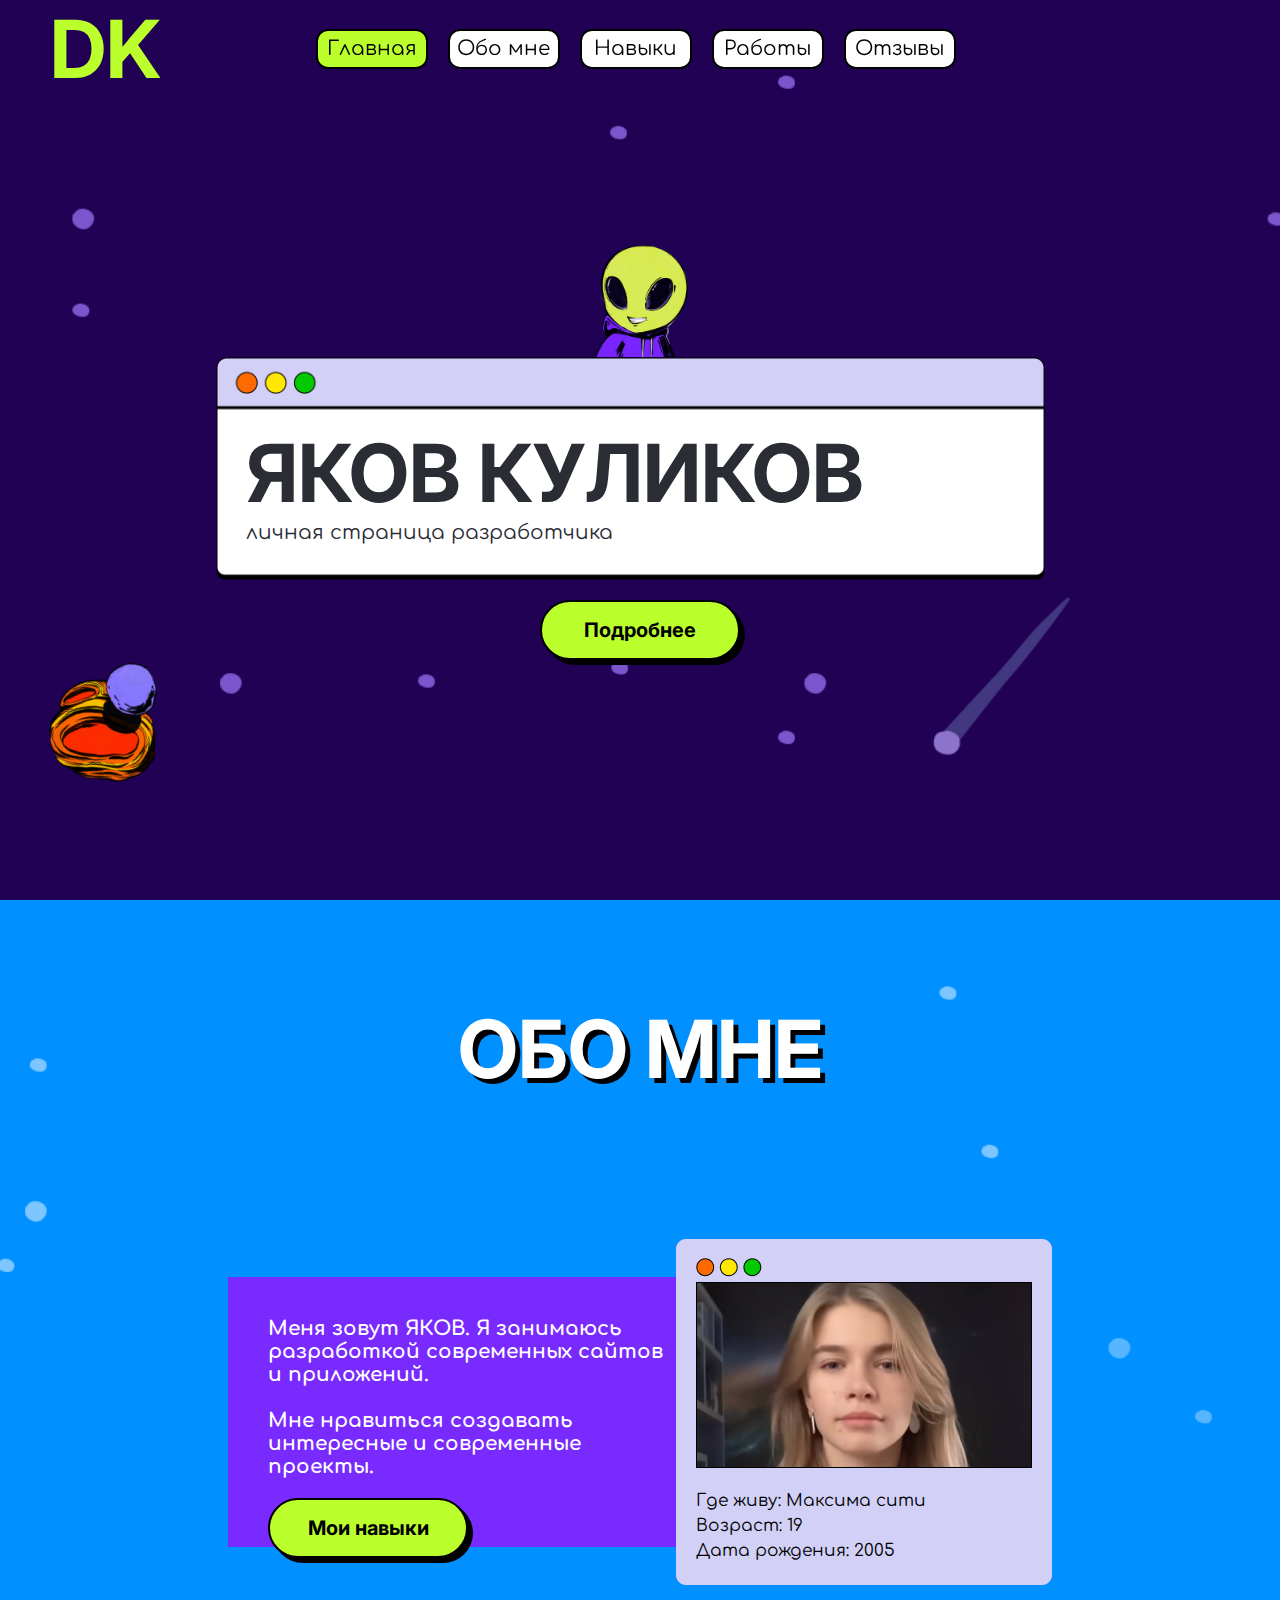
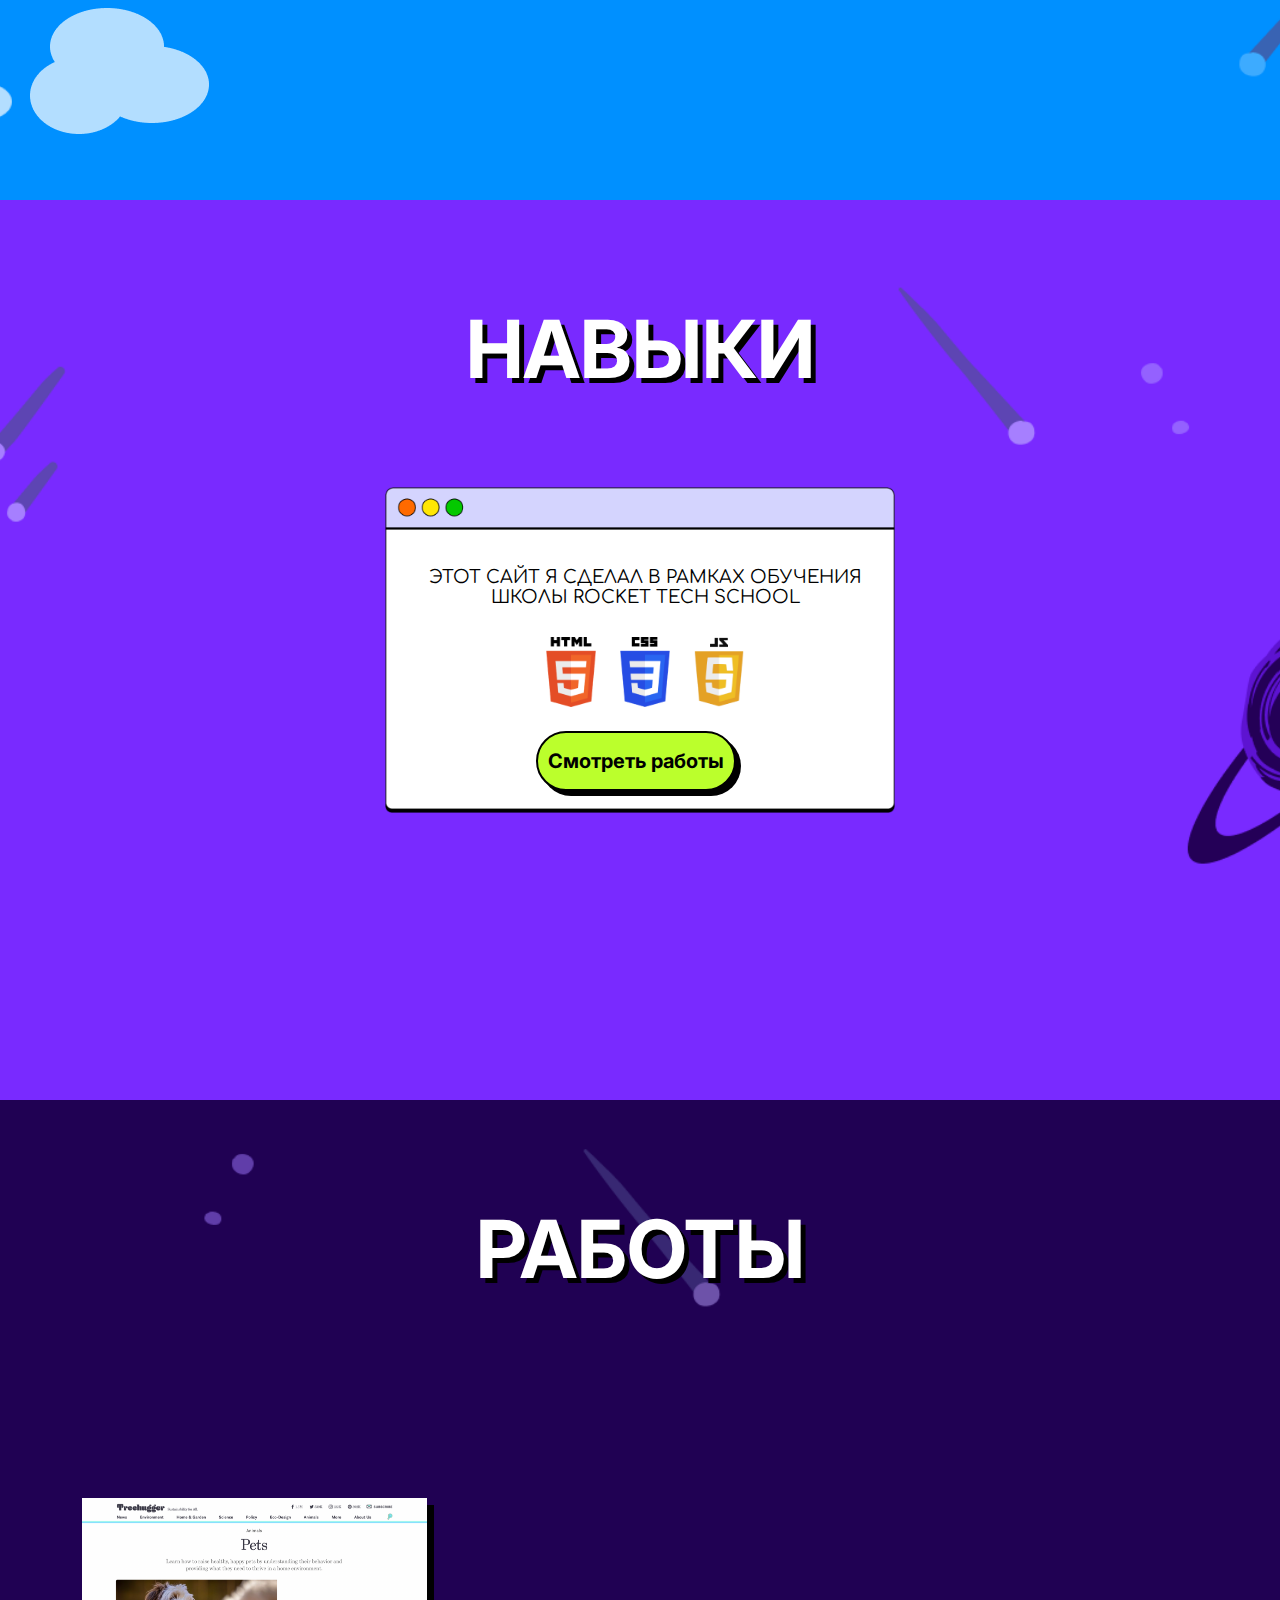
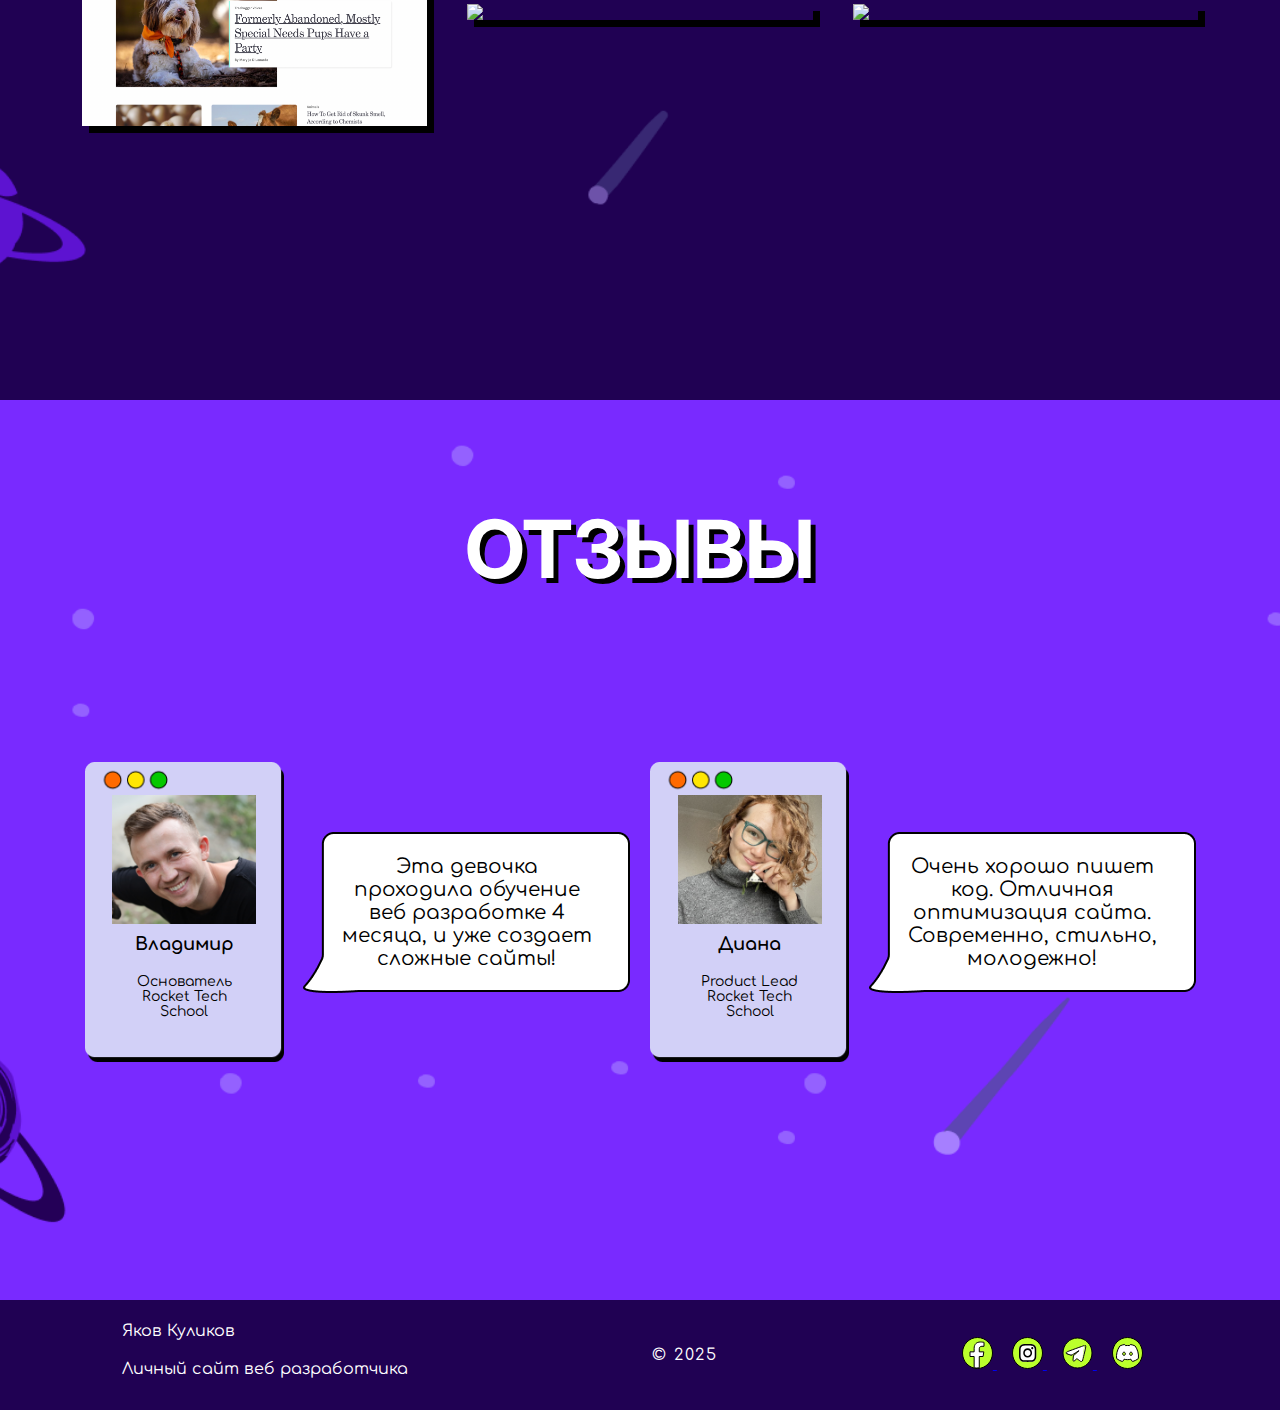
==== commit 80f8ebf8: "13.02.2025.1" ====
--- a/index.html
+++ b/index.html
@@ -9,6 +9,20 @@
 </head>
 
 <body>
+
+    <nav>
+        <div class="fixed-menu">
+            <h1 class="logo">DK</h1>
+            <div class="nav-links">
+                <a class="nav-link main-link active" href="#main">Главная</a>
+                <a class="nav-link about-link" href="#about">Обо мне</a>
+                <a class="nav-link skills-link" href="#skills">Навыки</a>
+                <a class="nav-link works-link" href="#works">Работы</a>
+                <a class="nav-link comments-link" href="#comments">Отзывы</a>
+            </div>
+        </div>
+    </nav>
+
     <section id="main">
         <div class="moving-planet">
         </div>
@@ -113,10 +127,12 @@
             </div>
         </div>
     </section>
-   
+    <script src="main.js"></script>
+
     <footer>
         <div class="footer-info">
-            <p>Яков Куликов<p>
+            <p>Яков Куликов
+            <p>
             <p>Личный сайт веб разработчика</p>
         </div>
         <div class="footer-year">
@@ -127,9 +143,7 @@
             <a href="#"> <img src="img/instagram.svg"> </a>
             <a href="#"> <img src="img/telegram.svg"> </a>
             <a href="#"> <img src="img/discord.svg"> </a>
-        </div>
-    </footer>
-    <script src="main.js"></script>
+        </div </footer>
 
 </body>
 
--- a/style.css
+++ b/style.css
@@ -4,6 +4,7 @@
     margin: 0;
     font-family: 'Inter', sans-serif;
     box-sizing: border-box;
+    scroll-behavior: smooth;
 }
 
 section {
@@ -249,17 +250,18 @@
     margin-top: 100px;
     margin: 20px;
     padding-left: 10px;
-}
-
-.skills-card p {
-    color: #000;
-    font-size: 18px;
-    margin-top: 80px;
-    margin-bottom: 30px;
-    text-align: center;
-    max-width: 500px;
-    font-family: 'Comfortaa';
-}
+
+   & p {
+        color: #000;
+        font-size: 18px;
+        margin-top: 80px;
+        margin-bottom: 30px;
+        text-align: center;
+        max-width: 500px;
+        font-family: 'Comfortaa';
+    }
+} 
+
 
 .moving-planet2 {
     background: url(img/moving-planet2.png);
@@ -286,40 +288,69 @@
     box-shadow:
         7px 7px 0 #000000;
 }
-.comments-card {
-    background-image: url(img/comment-mobile.png);
-    background-repeat: no-repeat;
-    background-position: center;
-    background-size: contain;
-    height: 300px;
-    display: flex;
-    flex-direction: column;
-    justify-content: center;
-    align-items: center;
-    max-width: 200px;
-}
+
 .comments-block {
     justify-content: space-evenly;
     max-width: 1150px;
     margin: auto;
 }
 
-
-
-.comment-card h3 {
-    font-size: 18px;
-    font-family: 'Comfortaa';
-    padding: 10px;
+.comment-card {
+    background-image: url(img/card.png);
+    background-repeat: no-repeat;
+    background-position: center;
+    background-size: contain;
+    height: 300px;
+    display: flex;
+    flex-direction: column;
+    justify-content: center;
+    align-items: center;
+    max-width: 200px;
+    padding: 28px;
+
+    /* & ссылается на родительский селектор. в данном случае - на .comments-card */
+    & h3 {
+        font-size: 18px;
+        font-family: Comfortaa;
+        padding: 10px;
+        text-align: center;
+    }
+
+    & p {
+        font-size: 14px;
+        font-family: Comfortaa;
+        padding: 10px 20px;
+        text-align: center;
+    }
+
+    /* это добавил от себя потому, что картики слегка касали верхних точек.возможно придется потом удалить */
+    & img {
+        width: 100%;
+    }
+}
+
+/* добавил comment */
+.comment {
+    background-image: url(img/comment.png);
+    background-repeat: no-repeat;
+    background-position: center;
+    background-size: contain;
+    width: 327px;
+    height: 161px;
     text-align: center;
-}
-
-
-.comment-card p {
-    font-size: 14px;
-    font-family: 'Comfortaa';
-    padding: 10px 20px;
-    text-align: center;
-}
+    display: flex;
+    justify-content: center;
+    align-items: center;
+
+
+    p {
+        font-size: 20px;
+        font-family: Comfortaa;
+        max-width: 250px;
+
+    }
+}
+
 
 footer {
     background-color: #200153;
@@ -342,4 +373,55 @@
 
 .footer-links a {
     margin-right: 15px;
-}+}
+
+nav{
+    position: fixed;
+    top: 0;
+    width: 100%;
+    z-index: 10;
+ }
+
+ .fixed-menu{
+    display: flex;
+    justify-content: space-between;
+    align-items: center;
+    flex: 1;
+ }
+
+ 
+ .nav-links{
+    
+    display: flex;
+    justify-content: center;
+    flex-grow: 1;
+    padding-right: 150px;
+ }
+
+ .nav-link{
+    width: 112px;
+    height: 40px;
+    border-radius: 12px;
+    border: 2px solid #000;
+    background-color: #FFF;
+    text-decoration: none;
+    color: #000;
+    font-size: 20px;
+    font-family: 'Comfortaa';
+    display: flex;
+    justify-content: center;
+    align-items: center;
+    margin-right: 20px;
+ }
+ 
+ .active{
+    background-color: #BBFF2C;
+ }
+
+
+ .logo{
+    color: #BBFF2C;
+    font-size: 80px;
+    padding-left: 50px;
+ }
+
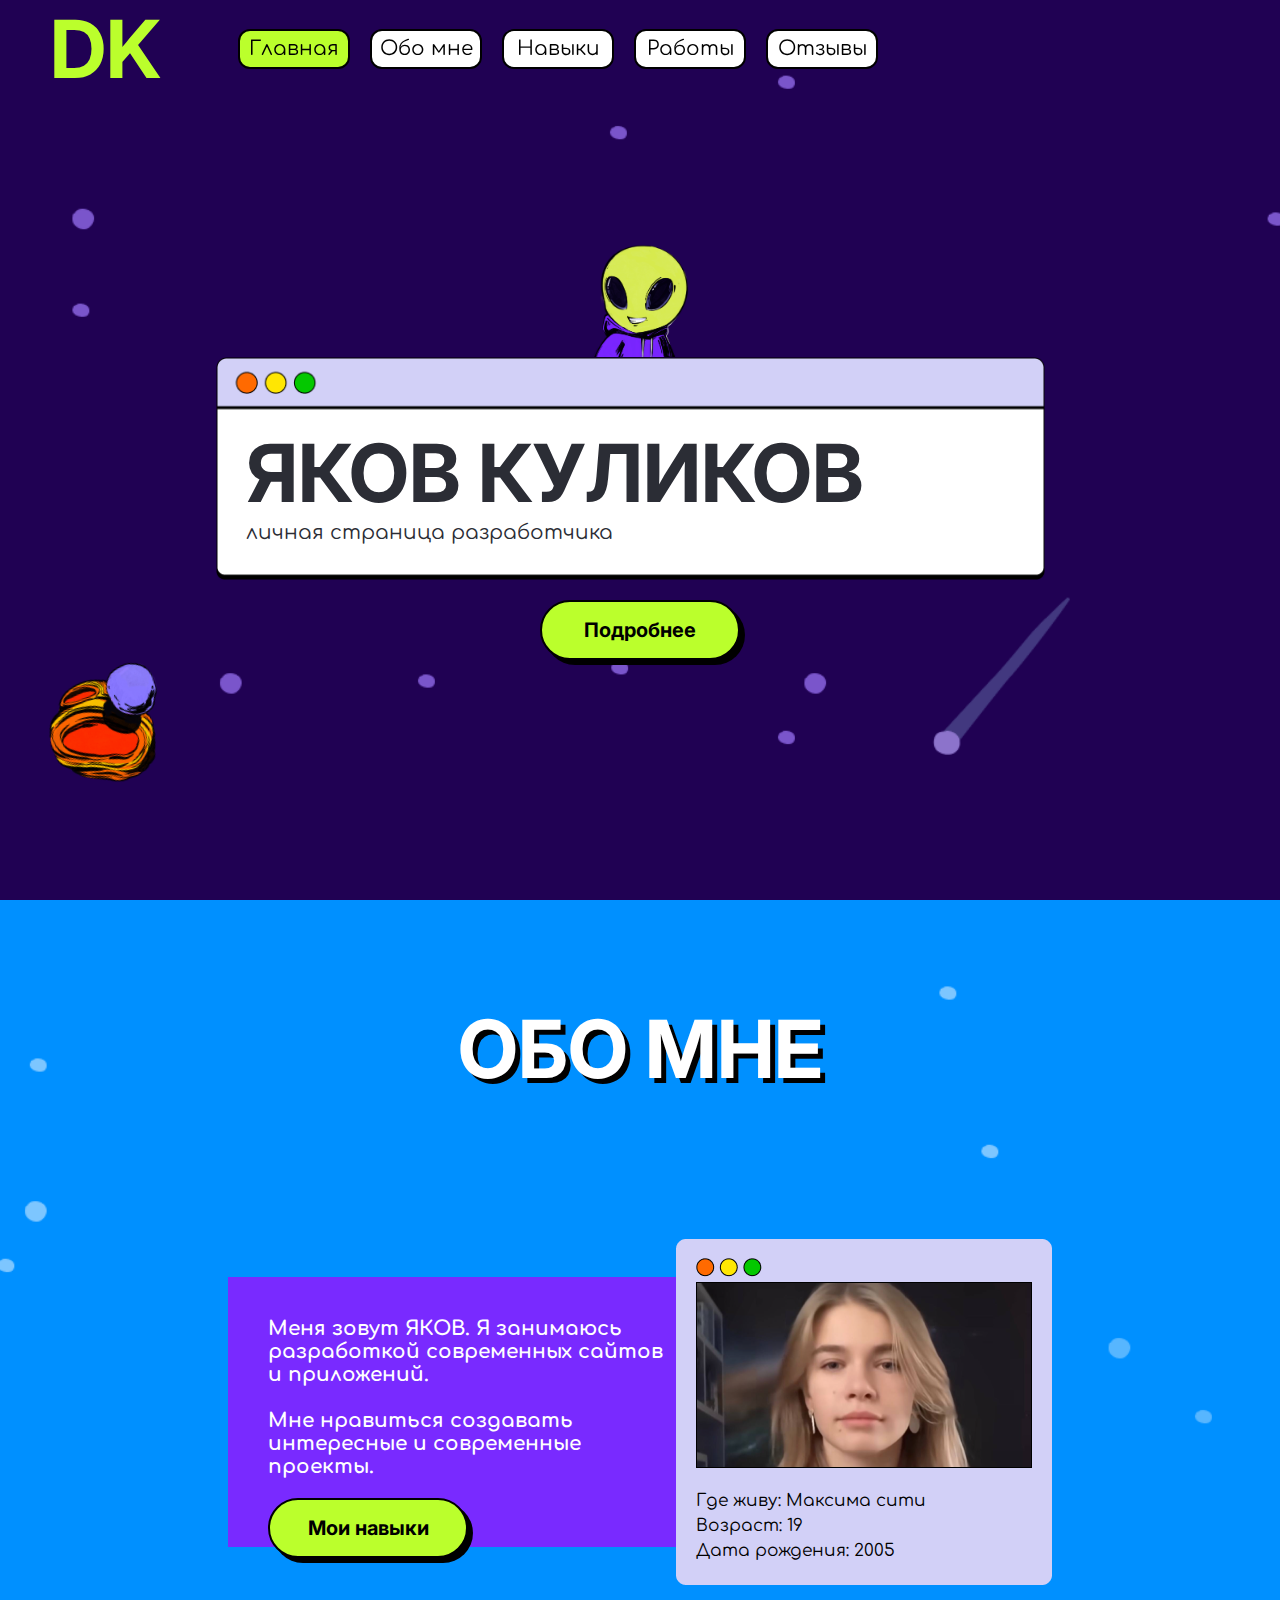
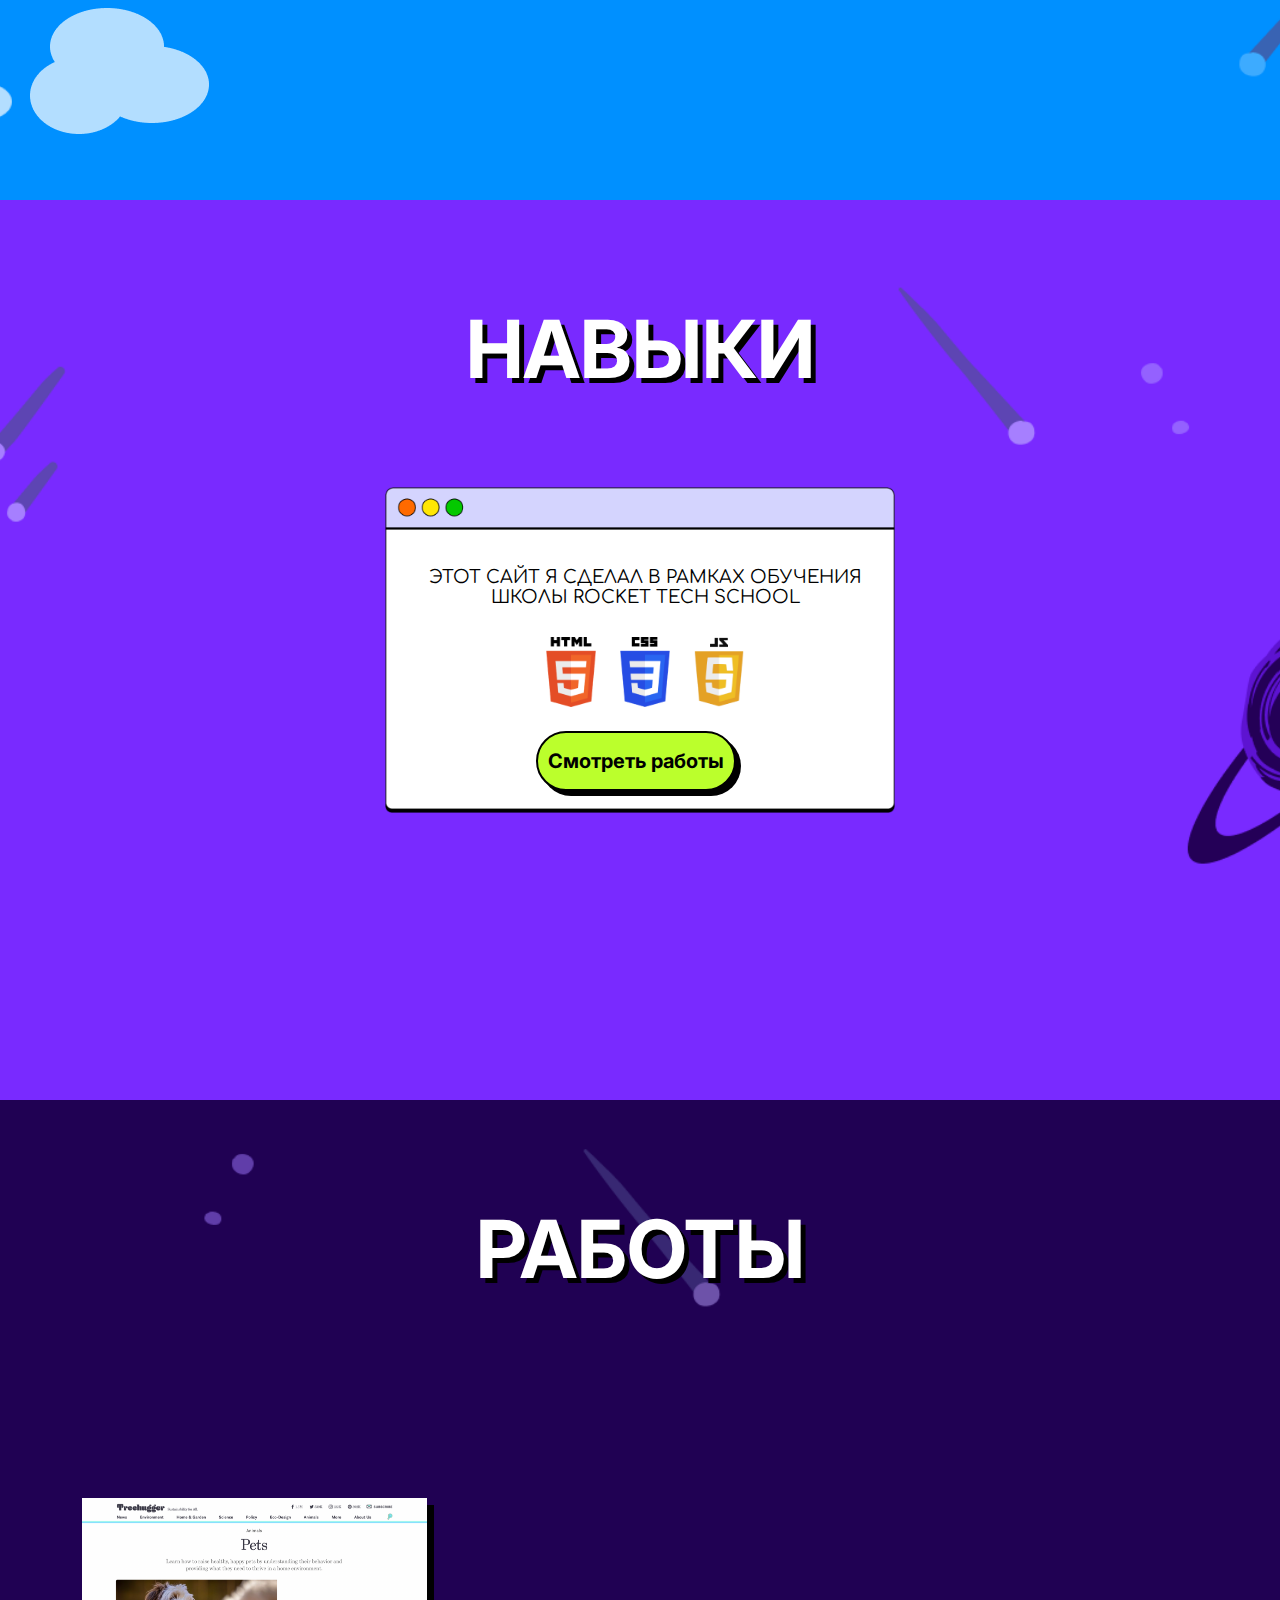
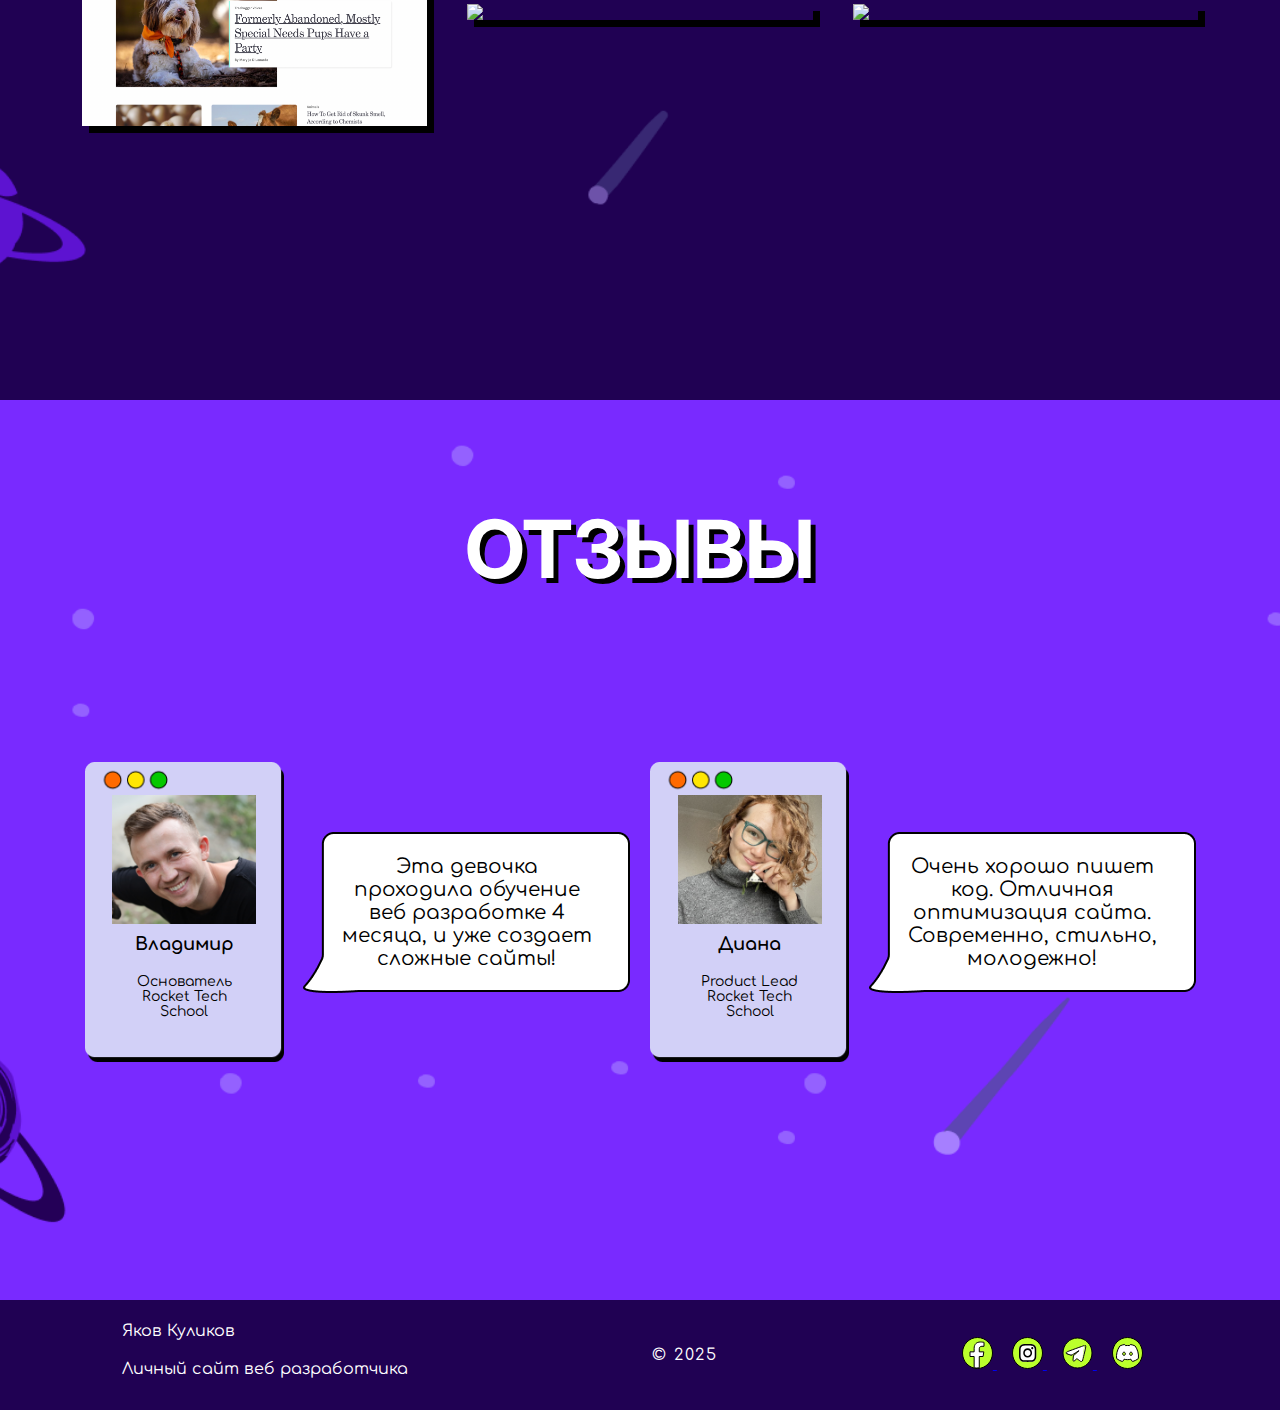
==== commit 9da41a31: "20,02,2025,1" ====
--- a/index.html
+++ b/index.html
@@ -20,6 +20,29 @@
                 <a class="nav-link works-link" href="#works">Работы</a>
                 <a class="nav-link comments-link" href="#comments">Отзывы</a>
             </div>
+
+            <div class="fixed-menu">
+                <div class="nav-links">
+                </div>
+
+                <div class="mobile-button">
+                    <img src="img/mobile_menu.png" width="40">
+                </div>
+
+                <div class="mobile-menu hide">
+                    <div class="mobile-nav">
+                        <div class="mobile-nav-links">
+                            <a class="nav-link" href="#main">Главная</a>
+                            <a class="nav-link" href="#about">Обо мне</a>
+                            <a class="nav-link" href="#skills">Навыки</a>
+                            <a class="nav-link" href="#works">Работы</a>
+                            <a class="nav-link" href="#comments">Отзывы</a>
+                        </div>
+                    </div>
+                </div>
+            </div>
+
+
         </div>
     </nav>
 
--- a/style.css
+++ b/style.css
@@ -251,7 +251,7 @@
     margin: 20px;
     padding-left: 10px;
 
-   & p {
+    & p {
         color: #000;
         font-size: 18px;
         margin-top: 80px;
@@ -260,7 +260,7 @@
         max-width: 500px;
         font-family: 'Comfortaa';
     }
-} 
+}
 
 
 .moving-planet2 {
@@ -375,30 +375,30 @@
     margin-right: 15px;
 }
 
-nav{
+nav {
     position: fixed;
     top: 0;
     width: 100%;
     z-index: 10;
- }
-
- .fixed-menu{
+}
+
+.fixed-menu {
     display: flex;
     justify-content: space-between;
     align-items: center;
     flex: 1;
- }
-
- 
- .nav-links{
-    
+}
+
+
+.nav-links {
+
     display: flex;
     justify-content: center;
     flex-grow: 1;
     padding-right: 150px;
- }
-
- .nav-link{
+}
+
+.nav-link {
     width: 112px;
     height: 40px;
     border-radius: 12px;
@@ -412,16 +412,212 @@
     justify-content: center;
     align-items: center;
     margin-right: 20px;
- }
- 
- .active{
+}
+
+.active {
     background-color: #BBFF2C;
- }
-
-
- .logo{
+}
+
+
+.logo {
     color: #BBFF2C;
     font-size: 80px;
     padding-left: 50px;
+}
+
+.mobile-button{
+    display: none;
+    padding-top: 10px;
+    width: 40px;
+    position: absolute;
+    right: 20px;
  }
-
+ .hide{
+    display: none;
+ }
+
+ .mobile-menu{
+    position: absolute;
+    top: 0;
+    z-index: -1;
+    width: 100%;
+    background-color: #200153;
+    min-height: 100vh;
+ }
+
+ .mobile-nav{
+    height: 100vh;
+    display: flex;
+    flex-direction: column;
+    justify-content: center;
+    align-items: center;
+ }
+ .mobile-nav-links .nav-link{
+    margin-bottom: 30px;
+    width: 210px;
+    height: 50px;
+ }
+
+.off-scroll{
+    overflow: hidden;
+}
+
+ @media (max-width: 1000px) {
+    .mobile-button {
+        display: block;
+    }
+ }
+
+@media (width<1000px) {
+    .nav-links{
+        display: none;
+    }
+
+    .logo {
+        font-size: 40px;
+        padding-left: 20px;
+        padding-top: 10px;
+    }
+
+    .button {
+        width: 150px;
+        height: 40px;
+        z-index: 2;
+    }
+
+    .button a {
+        font-size: 15px;
+    }
+
+    .main-content {
+        max-width: 320px;
+    }
+
+    .main-title {
+        padding-top: 30px;
+        font-size: 30px;
+    }
+
+    .main-subtitle {
+        font-size: 15px;
+    }
+
+    .planet,
+    .moving-cloud,
+    .moving-planet2 {
+        display: none;
+    }
+
+    .title {
+        font-size: 50px;
+        padding-top: 30px;
+    }
+
+    .about-block {
+        flex-direction: column;
+        margin-top: 20px;
+        padding: 0;
+    }
+
+    .about-card {
+        order: -1;
+        background-size: contain;
+        padding-top: 20px;
+        width: 326px;
+        height: 296px;
+    }
+
+    .about-card img {
+        width: 85%;
+    }
+
+    .about-content {
+        width: 75%;
+        height: 250px;
+        margin-bottom: 20px;
+    }
+
+    .about-title {
+        font-size: 18px;
+    }
+
+    .skills-card {
+        margin: 20px;
+        padding-left: 10px;
+        background-size: contain;
+    }
+
+    .skills-card p {
+        font-size: 16px;
+        margin-top: 15px;
+        margin-bottom: 20px;
+    }
+
+    .skills-section {
+        min-height: 60vh;
+    }
+
+    .skills-card .button {
+        position: absolute;
+        bottom: 100px;
+    }
+
+    .works-block {
+        flex-direction: column;
+        padding: 20px 0;
+    }
+
+    .works-block img {
+        margin: 20px 0;
+        width: 80%;
+    }
+
+    .comments-block {
+        flex-direction: column;
+        align-items: center;
+        justify-content: flex-start;
+        margin: 0 auto;
+        padding-top: 50px;
+    }
+
+    .comment {
+        background-image: url(img/comment-mobile.png);
+    }
+
+    .comment p {
+        font-size: 15px;
+        max-width: 290px;
+    }
+
+    .about-content {
+        height: 270px;
+        background: #792AFF;
+        padding-left: 40px;
+        padding-top: 40px;
+        position: relative;
+        display: flex;
+    }
+    
+    .skills-card {
+        background-image: url(img/form3.png);
+        background-repeat: no-repeat;
+        background-size: contain;
+        height: 450px;
+        display: flex;
+        flex-direction: column;
+        align-items: center;
+        margin-top: 100px;
+        margin: 20px;
+        padding-left: 10px;
+    
+        & p {
+            color: #000;
+            font-size: 18px;
+            margin-top: 30px;
+            margin-bottom: 30px;
+            text-align: center;
+            max-width: 500px;
+            font-family: 'Comfortaa';
+        }
+    }
+}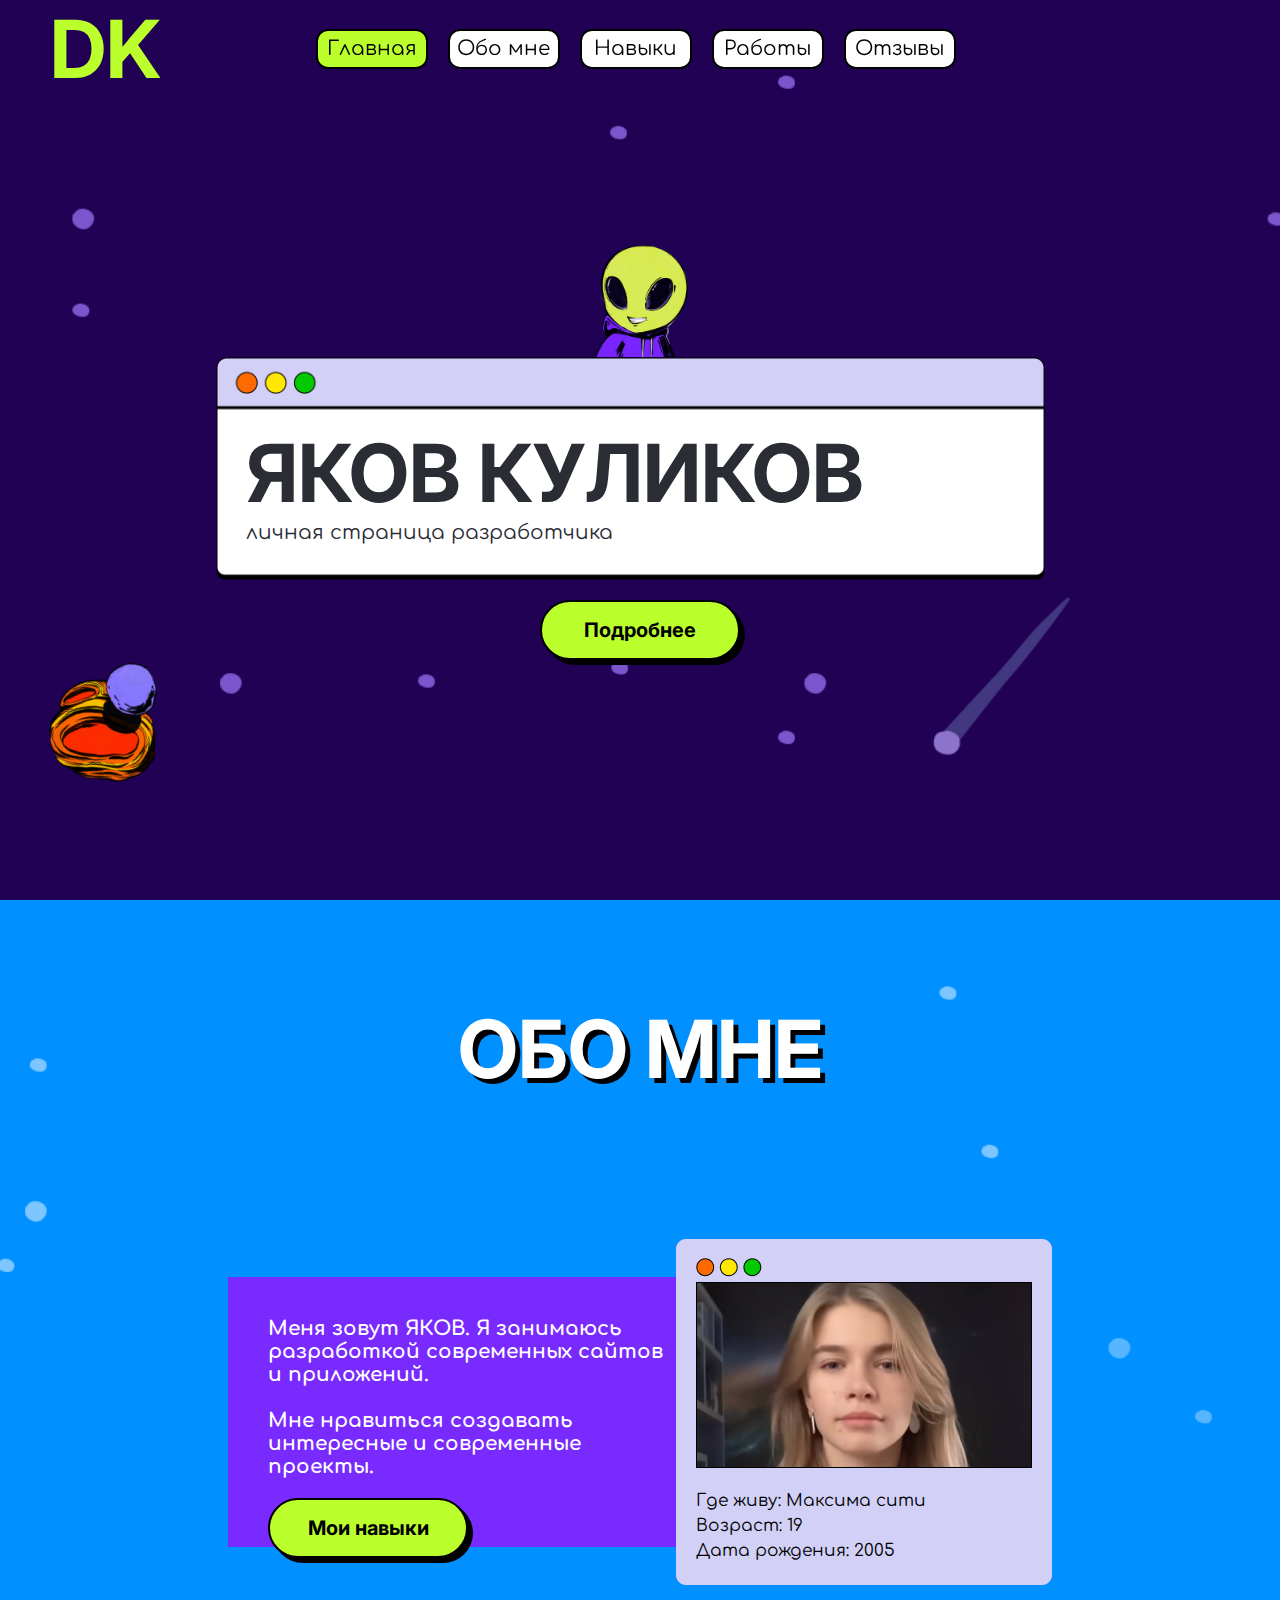
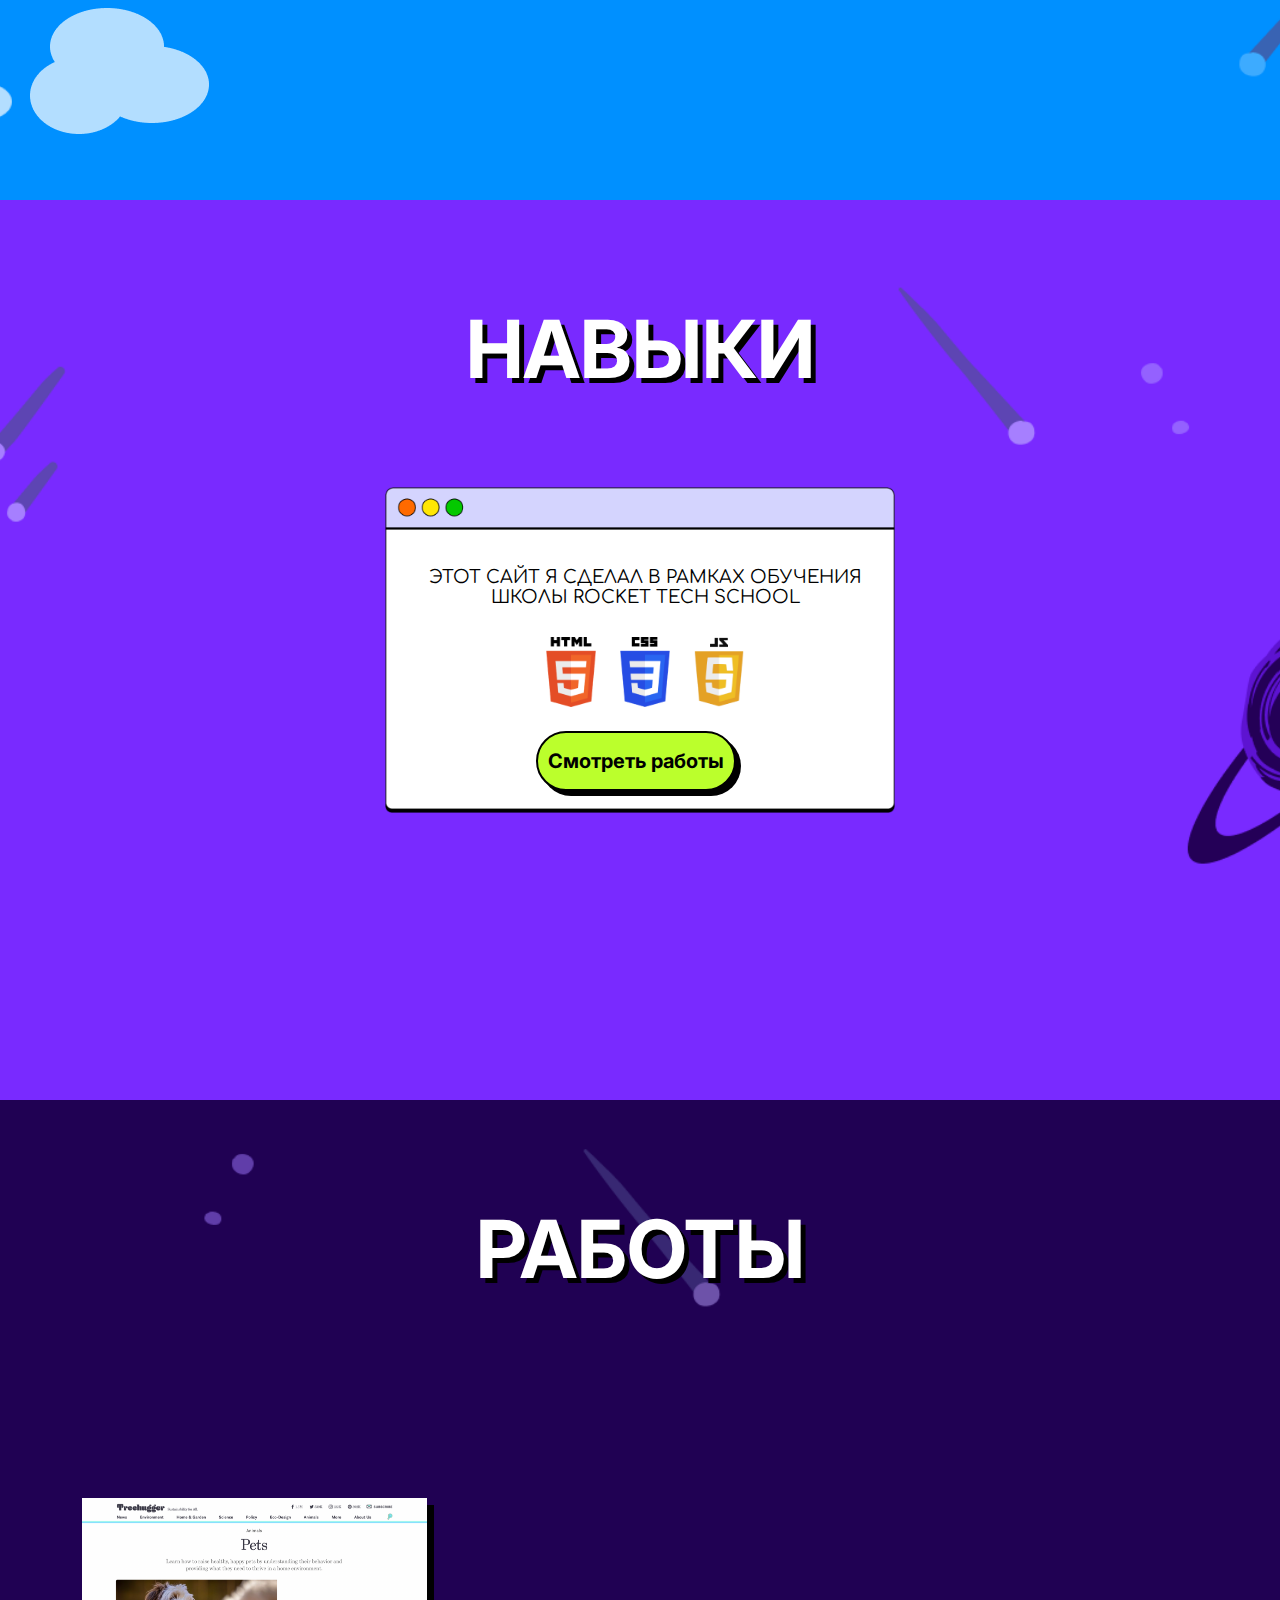
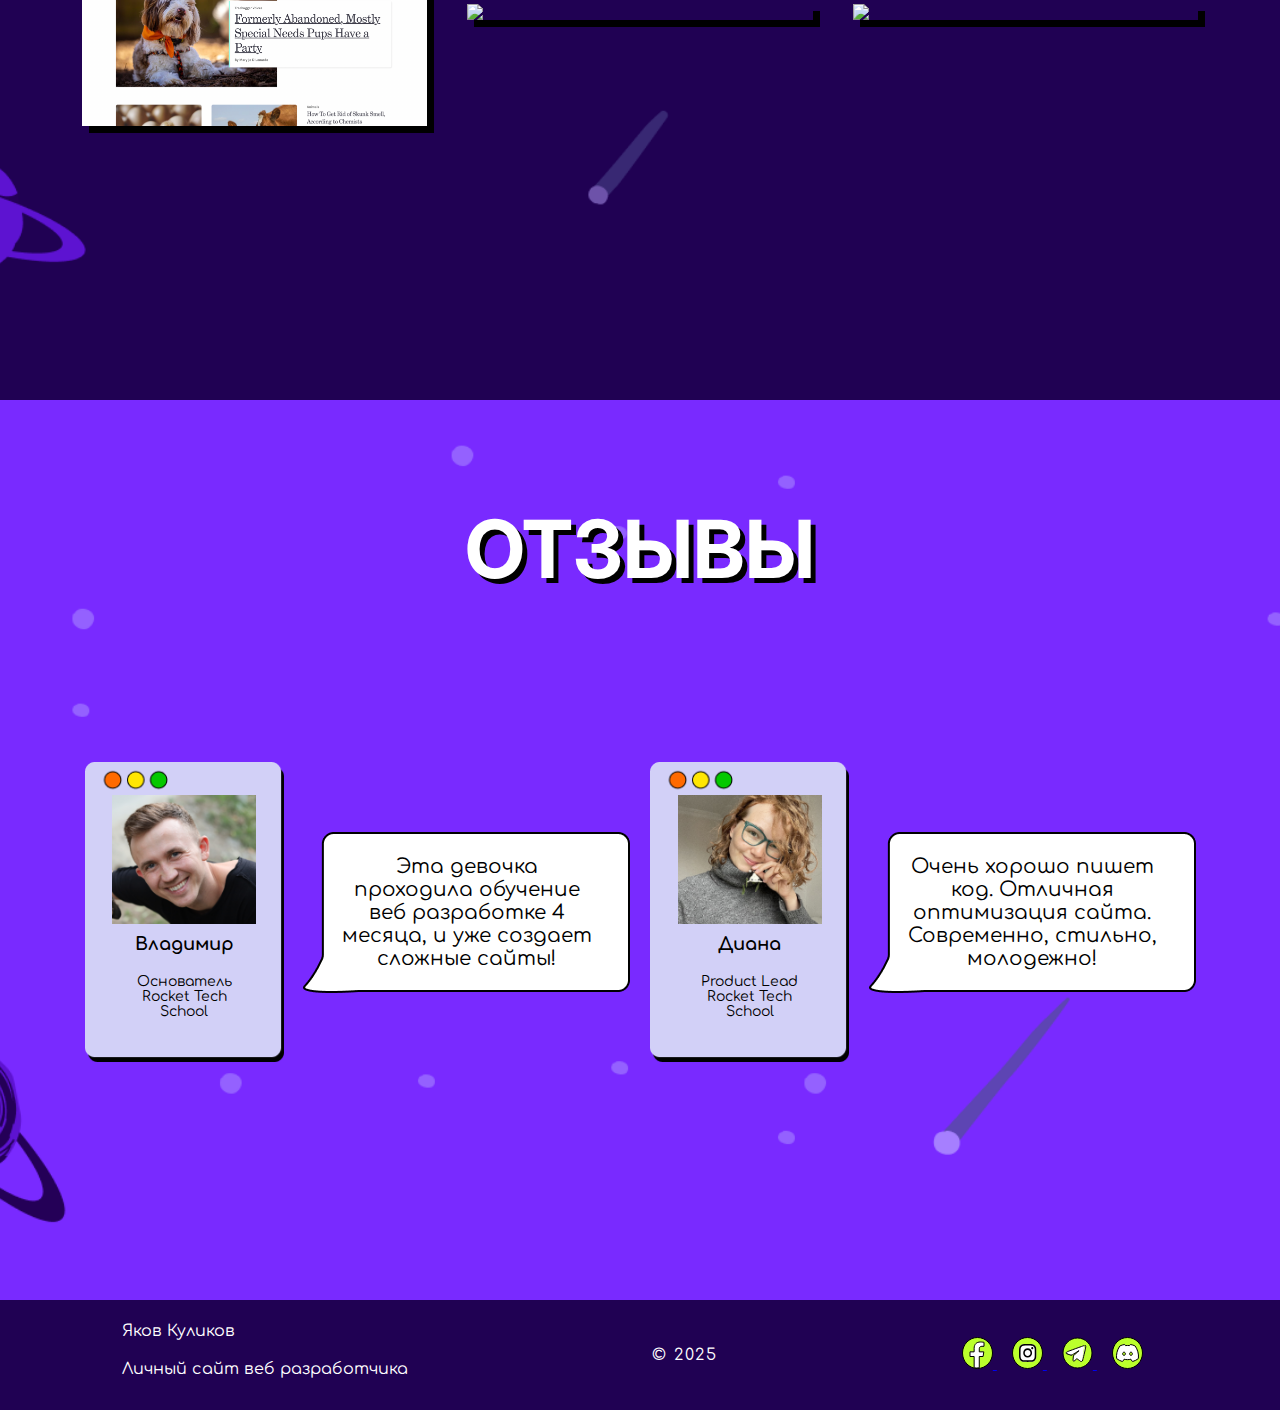
==== commit 33e086e2: "24.02.2025.2" ====
--- a/index.html
+++ b/index.html
@@ -21,29 +21,22 @@
                 <a class="nav-link comments-link" href="#comments">Отзывы</a>
             </div>
 
-            <div class="fixed-menu">
-                <div class="nav-links">
-                </div>
 
-                <div class="mobile-button">
-                    <img src="img/mobile_menu.png" width="40">
-                </div>
+            <div class="mobile-button">
+                <img src="img/mobile_menu.png" width="40">
+            </div>
 
-                <div class="mobile-menu hide">
-                    <div class="mobile-nav">
-                        <div class="mobile-nav-links">
-                            <a class="nav-link" href="#main">Главная</a>
-                            <a class="nav-link" href="#about">Обо мне</a>
-                            <a class="nav-link" href="#skills">Навыки</a>
-                            <a class="nav-link" href="#works">Работы</a>
-                            <a class="nav-link" href="#comments">Отзывы</a>
-                        </div>
+            <div class="mobile-menu hide">
+                <div class="mobile-nav">
+                    <div class="mobile-nav-links">
+                        <a class="nav-link" href="#main">Главная</a>
+                        <a class="nav-link" href="#about">Обо мне</a>
+                        <a class="nav-link" href="#skills">Навыки</a>
+                        <a class="nav-link" href="#works">Работы</a>
+                        <a class="nav-link" href="#comments">Отзывы</a>
                     </div>
                 </div>
             </div>
-
-
-        </div>
     </nav>
 
     <section id="main">
@@ -166,7 +159,8 @@
             <a href="#"> <img src="img/instagram.svg"> </a>
             <a href="#"> <img src="img/telegram.svg"> </a>
             <a href="#"> <img src="img/discord.svg"> </a>
-        </div </footer>
+        </div>
+    </footer>
 
 </body>
 
--- a/style.css
+++ b/style.css
@@ -461,6 +461,19 @@
 .off-scroll{
     overflow: hidden;
 }
+@media (width < 330px) {
+    .skills-card {
+        & p {
+            color: #000;
+            font-size: 15px;
+            margin-top: 33px;
+            margin-bottom: 15px;
+            text-align: center;
+            max-width: 500px;
+            font-family: 'Comfortaa';
+        }
+    }
+}
 
  @media (max-width: 1000px) {
     .mobile-button {
@@ -559,7 +572,8 @@
 
     .skills-card .button {
         position: absolute;
-        bottom: 100px;
+        align-items: center;
+        justify-content: center;
     }
 
     .works-block {
@@ -602,22 +616,60 @@
         background-image: url(img/form3.png);
         background-repeat: no-repeat;
         background-size: contain;
-        height: 450px;
+        height: 350px;
         display: flex;
         flex-direction: column;
         align-items: center;
-        margin-top: 100px;
         margin: 20px;
         padding-left: 10px;
     
         & p {
             color: #000;
-            font-size: 18px;
-            margin-top: 30px;
-            margin-bottom: 30px;
+            font-size: 15px;
+            margin-top: 50px;
+            margin-bottom: 15px;
+            text-align: center;
+            max-width: 500px;
+            font-family: 'Comfortaa';
+
+        }
+
+    }
+    .main-content {
+        background-image: url(img/form1.png);
+        background-repeat: no-repeat;
+        background-size: contain;
+        width: 849px;
+        height: 86px;
+        padding-left: 30px;
+    }
+}
+@media (width < 425x) {
+    .skills-card {
+        & p {
+            color: #000;
+            font-size: 15px;
+            margin-top: 34px;
+            margin-bottom: -1px;
             text-align: center;
             max-width: 500px;
             font-family: 'Comfortaa';
         }
     }
+}
+
+
+
+@media (width < 770px) {
+    .skills-card {
+        & p {
+            color: #000;
+            font-size: 15px;
+            margin-top: 50px;
+            margin-bottom: 30px;
+            text-align: center;
+            max-width: 446px;
+            font-family: 'Comfortaa';
+        }
+    }
 }